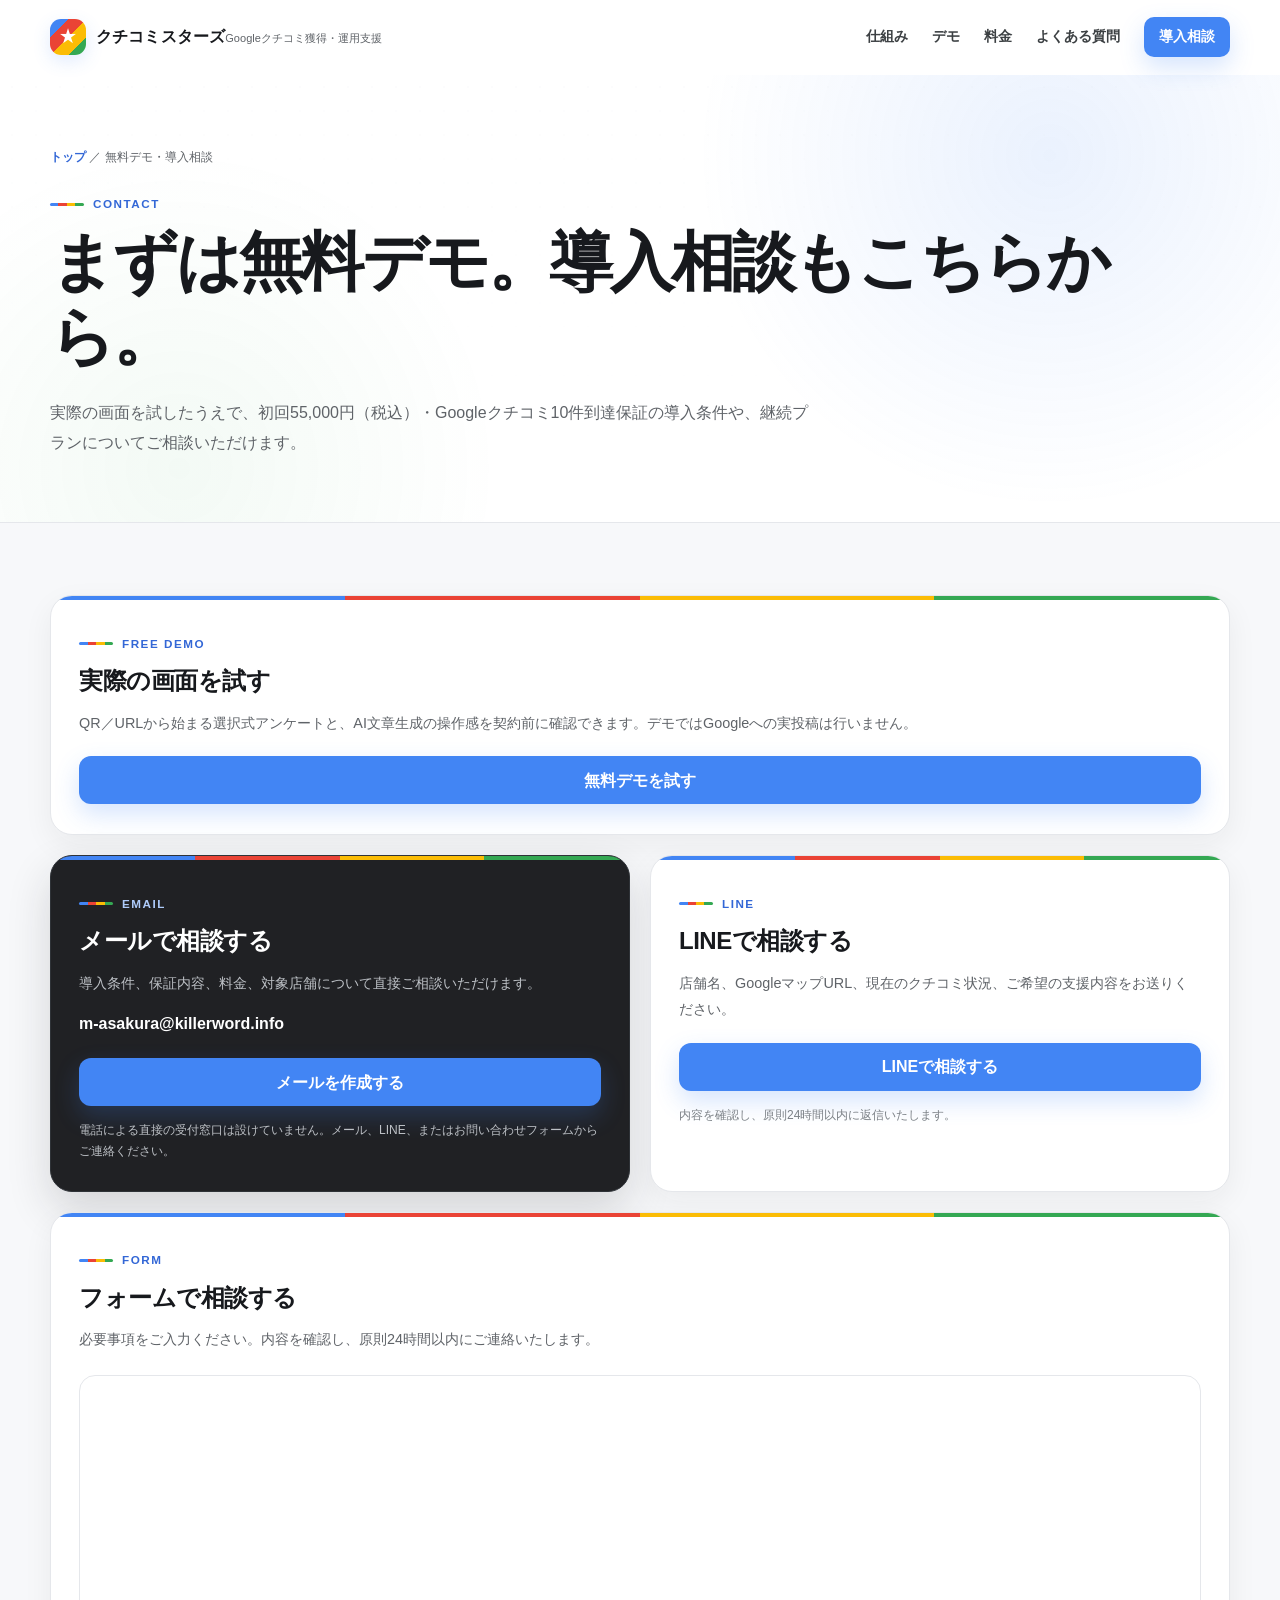
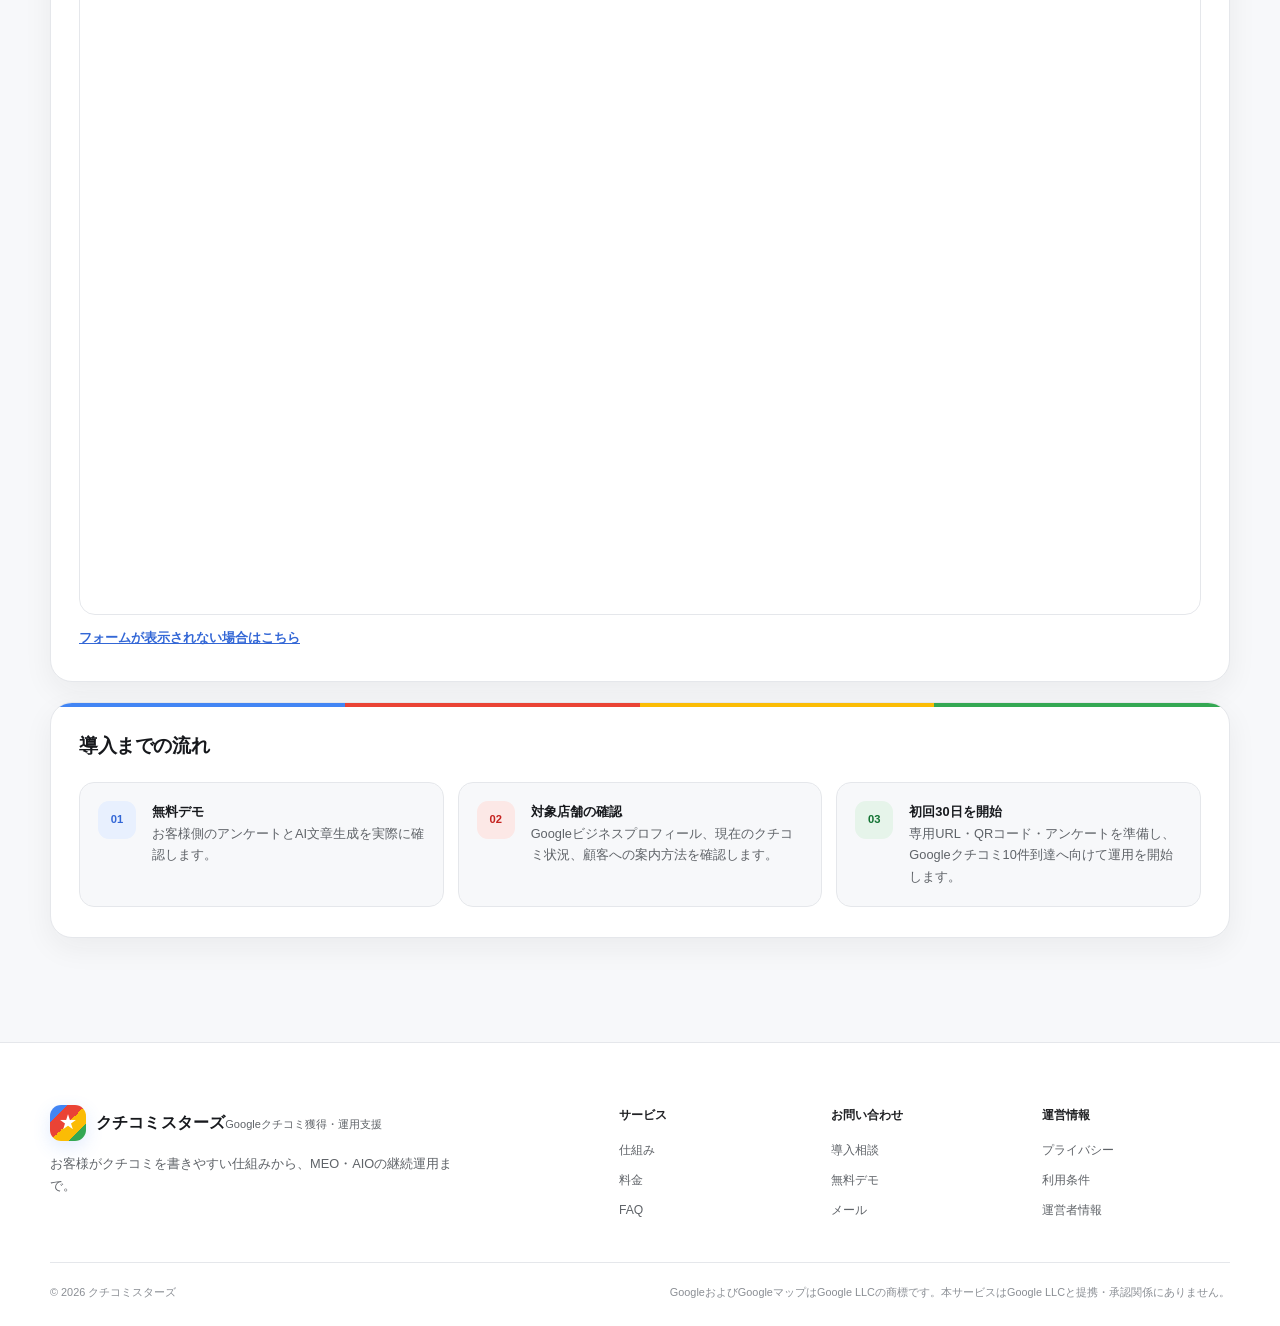
==== contact/index.html @ 98a48010 "Polish contact, favicon, and heading wraps" ====
<!DOCTYPE html>
<html lang="ja">
<head>
  <meta charset="utf-8">
  <meta name="viewport" content="width=device-width, initial-scale=1">
  <title>無料デモ・導入相談｜クチコミスターズ</title>
  <meta name="description" content="クチコミスターズの無料デモと導入相談。QR／URL、選択式アンケート、AI文章生成の実際の画面を確認し、初回55,000円・Googleクチコミ10件到達保証について相談できます。">
  <meta name="theme-color" content="#ffffff">
  <link rel="canonical" href="https://killerword.info/contact/">
  <link rel="icon" href="../assets/favicon.svg?v=20260920-2" type="image/svg+xml">
  <link rel="stylesheet" href="../assets/lp.css?v=20260920-2">
  <meta property="og:type" content="website">
  <meta property="og:title" content="無料デモ・導入相談｜クチコミスターズ">
  <meta property="og:description" content="実際の画面を無料デモで確認。導入についてはメール、LINE、フォームからご相談いただけます。">
  <meta property="og:url" content="https://killerword.info/contact/">
  <meta property="og:image" content="https://killerword.info/assets/og-image.png">
</head>
<body class="subpage-body" data-ga4-id="">
  <a class="skip-link" href="#main">本文へ移動</a>
  <header class="site-header" data-header>
    <div class="container header-inner">
      <a class="brand" href="../" aria-label="クチコミスターズ トップ">
        <span class="brand-mark" aria-hidden="true">★</span>
        <span><strong>クチコミスターズ</strong><small>Googleクチコミ獲得・運用支援</small></span>
      </a>
      <button class="nav-toggle" type="button" aria-expanded="false" aria-controls="global-nav" data-nav-toggle>
        <span class="sr-only">メニューを開く</span><span></span><span></span><span></span>
      </button>
      <nav class="global-nav" id="global-nav" aria-label="メインメニュー" data-nav>
        <a href="../#how">仕組み</a><a href="../#demo">デモ</a><a href="../#pricing">料金</a><a href="../#faq">よくある質問</a>
        <a class="button button-small button-primary" href="./" aria-current="page">導入相談</a>
      </nav>
    </div>
  </header>

  <main id="main">
    <section class="subpage-hero">
      <div class="container">
        <p class="breadcrumb"><a href="../">トップ</a> ／ 無料デモ・導入相談</p>
        <p class="eyebrow eyebrow-light"><span></span> CONTACT</p>
        <h1>まずは無料デモ。<br class="sp-only">導入相談もこちらから。</h1>
        <p>実際の画面を試したうえで、初回55,000円（税込）・Googleクチコミ10件到達保証の導入条件や、継続プランについてご相談いただけます。</p>
      </div>
    </section>

    <section class="subpage-main">
      <div class="container contact-grid">
        <article class="contact-panel contact-panel-wide">
          <p class="eyebrow"><span></span> FREE DEMO</p>
          <h2>実際の画面を試す</h2>
          <p>QR／URLから始まる選択式アンケートと、AI文章生成の操作感を契約前に確認できます。デモではGoogleへの実投稿は行いません。</p>
          <a class="button button-primary button-block" href="https://review.killerword.info/r/rental-brokerage-demo/?utm_source=killerword.info&amp;utm_medium=contact&amp;utm_campaign=free_demo" target="_blank" rel="noopener noreferrer">無料デモを試す</a>
        </article>

        <article class="contact-panel contact-panel-dark">
          <p class="eyebrow eyebrow-light"><span></span> EMAIL</p>
          <h2>メールで相談する</h2>
          <p>導入条件、保証内容、料金、対象店舗について直接ご相談いただけます。</p>
          <a class="contact-email" href="mailto:m-asakura@killerword.info">m-asakura@killerword.info</a>
          <a class="button button-primary button-block" href="mailto:m-asakura@killerword.info?subject=%E3%82%AF%E3%83%81%E3%82%B3%E3%83%9F%E3%82%B9%E3%82%BF%E3%83%BC%E3%82%BA%E5%B0%8E%E5%85%A5%E7%9B%B8%E8%AB%87">メールを作成する</a>
          <p class="contact-note">電話による直接の受付窓口は設けていません。メール、LINE、またはお問い合わせフォームからご連絡ください。</p>
        </article>

        <article class="contact-panel">
          <p class="eyebrow"><span></span> LINE</p>
          <h2>LINEで相談する</h2>
          <p>店舗名、GoogleマップURL、現在のクチコミ状況、ご希望の支援内容をお送りください。</p>
          <a class="button button-primary button-block" href="https://lin.ee/X0mxy9O" target="_blank" rel="noopener noreferrer">LINEで相談する</a>
          <p class="contact-note">内容を確認し、原則24時間以内に返信いたします。</p>
        </article>

        <article class="contact-panel contact-panel-wide">
          <p class="eyebrow"><span></span> FORM</p>
          <h2>フォームで相談する</h2>
          <p>必要事項をご入力ください。内容を確認し、原則24時間以内にご連絡いたします。</p>
          <iframe class="contact-form-iframe" src="https://docs.google.com/forms/d/e/1FAIpQLSf1JSNxwUHbfhbW5lBHR5lr3rcWiuqr9umBB52e8Y5LQUvU4A/viewform?embedded=true" width="100%" border="0" loading="lazy" title="クチコミスターズ 導入相談・お問い合わせフォーム"></iframe>
          <a class="contact-form-fallback" href="https://forms.gle/a9EEcKALhmMqm9NL9" target="_blank" rel="noopener noreferrer">フォームが表示されない場合はこちら</a>
        </article>

        <article class="contact-panel contact-panel-wide">
          <h3>導入までの流れ</h3>
          <ol class="contact-steps">
            <li><span>01</span><div><strong>無料デモ</strong><br>お客様側のアンケートとAI文章生成を実際に確認します。</div></li>
            <li><span>02</span><div><strong>対象店舗の確認</strong><br>Googleビジネスプロフィール、現在のクチコミ状況、顧客への案内方法を確認します。</div></li>
            <li><span>03</span><div><strong>初回30日を開始</strong><br>専用URL・QRコード・アンケートを準備し、Googleクチコミ10件到達へ向けて運用を開始します。</div></li>
          </ol>
        </article>
      </div>
    </section>
  </main>

  <footer class="site-footer">
    <div class="container footer-main">
      <div><a class="brand brand-footer" href="../"><span class="brand-mark" aria-hidden="true">★</span><span><strong>クチコミスターズ</strong><small>Googleクチコミ獲得・運用支援</small></span></a><p>お客様がクチコミを書きやすい仕組みから、MEO・AIOの継続運用まで。</p></div>
      <nav class="footer-nav" aria-label="フッターメニュー">
        <div><strong>サービス</strong><a href="../#how">仕組み</a><a href="../#pricing">料金</a><a href="../#faq">FAQ</a></div>
        <div><strong>お問い合わせ</strong><a href="./">導入相談</a><a href="https://review.killerword.info/r/rental-brokerage-demo/?utm_source=killerword.info&amp;utm_medium=contact&amp;utm_campaign=free_demo" target="_blank" rel="noopener noreferrer">無料デモ</a><a href="mailto:m-asakura@killerword.info">メール</a></div>
        <div><strong>運営情報</strong><a href="../privacy/">プライバシー</a><a href="../terms/">利用条件</a><a href="../legal/">運営者情報</a></div>
      </nav>
    </div>
    <div class="container footer-bottom"><p>© <span data-year>2026</span> クチコミスターズ</p><p>GoogleおよびGoogleマップはGoogle LLCの商標です。本サービスはGoogle LLCと提携・承認関係にありません。</p></div>
  </footer>
  <script src="../assets/site.js" defer></script>
</body>
</html>
---- assets/lp.css ----
:root {
  --ink: #202124;
  --ink-strong: #17191d;
  --muted: #5f6368;
  --line: #e5e7eb;
  --line-strong: #d8dde5;
  --surface: #ffffff;
  --soft: #f7f8fa;
  --soft-blue: #f4f7fe;
  --charcoal: #202124;
  --blue: #4285f4;
  --blue-dark: #3367d6;
  --blue-soft: #e8f0fe;
  --red: #ea4335;
  --yellow: #fbbc05;
  --green: #34a853;
  --radius: 22px;
  --radius-sm: 14px;
  --shadow-sm: 0 10px 30px rgba(32, 33, 36, .06);
  --shadow-md: 0 24px 60px rgba(32, 33, 36, .10);
  --max: 1180px;
}

*,
*::before,
*::after {
  box-sizing: border-box;
}

html {
  scroll-behavior: smooth;
  scroll-padding-top: 86px;
  background: var(--surface);
  color: var(--ink);
  font-family: -apple-system, BlinkMacSystemFont, "Segoe UI", "Noto Sans JP", "Hiragino Kaku Gothic ProN", "Yu Gothic", sans-serif;
  text-rendering: optimizeLegibility;
}

body {
  margin: 0;
  min-width: 320px;
  background: var(--surface);
  color: var(--ink);
  line-height: 1.75;
  -webkit-font-smoothing: antialiased;
}

body.nav-open {
  overflow: hidden;
}

a {
  color: inherit;
}

img {
  max-width: 100%;
  height: auto;
}

button,
input,
textarea,
select {
  font: inherit;
}

button,
a {
  -webkit-tap-highlight-color: transparent;
}

[hidden] {
  display: none !important;
}

.container {
  width: min(calc(100% - 48px), var(--max));
  margin-inline: auto;
}

.sr-only {
  position: absolute !important;
  width: 1px !important;
  height: 1px !important;
  padding: 0 !important;
  margin: -1px !important;
  overflow: hidden !important;
  clip: rect(0, 0, 0, 0) !important;
  white-space: nowrap !important;
  border: 0 !important;
}

.skip-link {
  position: fixed;
  top: 8px;
  left: 8px;
  z-index: 1000;
  padding: 10px 14px;
  border-radius: 8px;
  background: var(--charcoal);
  color: #fff;
  font-weight: 700;
  text-decoration: none;
  transform: translateY(-160%);
  transition: transform .15s ease;
}

.skip-link:focus {
  transform: translateY(0);
}

.site-header {
  position: sticky;
  top: 0;
  z-index: 100;
  border-bottom: 1px solid transparent;
  background: rgba(255, 255, 255, .92);
  backdrop-filter: blur(16px);
  transition: box-shadow .2s ease, border-color .2s ease;
}

.site-header.is-scrolled {
  border-color: var(--line);
  box-shadow: 0 8px 26px rgba(32, 33, 36, .05);
}

.header-inner {
  display: flex;
  align-items: center;
  justify-content: space-between;
  min-height: 74px;
  gap: 24px;
}

.brand {
  display: inline-flex;
  align-items: center;
  gap: 10px;
  color: var(--ink-strong);
  text-decoration: none;
}

.brand-mark {
  display: grid;
  place-items: center;
  width: 36px;
  height: 36px;
  border-radius: 11px;
  background:
    linear-gradient(135deg, var(--blue) 0 25%, var(--red) 25% 50%, var(--yellow) 50% 75%, var(--green) 75%);
  color: #fff;
  font-size: 18px;
  box-shadow: 0 6px 18px rgba(66, 133, 244, .16);
}

.brand-copy {
  display: flex;
  flex-direction: column;
  gap: 1px;
}

.brand strong {
  font-size: 1rem;
  line-height: 1.25;
  letter-spacing: .01em;
}

.brand small {
  color: var(--muted);
  font-size: .69rem;
  line-height: 1.2;
}

.global-nav {
  display: flex;
  align-items: center;
  gap: 24px;
}

.global-nav > a:not(.button) {
  color: #3c4043;
  font-size: .9rem;
  font-weight: 700;
  text-decoration: none;
}

.global-nav > a:not(.button):hover {
  color: var(--blue-dark);
}

.nav-toggle {
  display: none;
  width: 44px;
  height: 44px;
  padding: 10px;
  border: 0;
  border-radius: 10px;
  background: transparent;
  cursor: pointer;
}

.nav-toggle span:not(.sr-only) {
  display: block;
  height: 2px;
  margin: 5px 0;
  border-radius: 2px;
  background: var(--ink);
}

.button {
  display: inline-flex;
  align-items: center;
  justify-content: center;
  min-height: 48px;
  padding: 12px 20px;
  border: 1px solid transparent;
  border-radius: 12px;
  font-weight: 800;
  line-height: 1.35;
  text-align: center;
  text-decoration: none;
  transition: transform .15s ease, background .15s ease, border-color .15s ease, box-shadow .15s ease;
}

.button:hover {
  transform: translateY(-1px);
}

.button:focus-visible,
summary:focus-visible,
a:focus-visible,
button:focus-visible {
  outline: 3px solid #aecbfa;
  outline-offset: 3px;
}

.button-primary {
  background: var(--blue);
  color: #fff;
  box-shadow: 0 10px 24px rgba(66, 133, 244, .22);
}

.button-primary:hover {
  background: var(--blue-dark);
}

.button-secondary {
  border-color: #cfd5df;
  background: #fff;
  color: var(--ink);
}

.button-secondary:hover {
  border-color: #aeb6c3;
  background: #fafbfc;
}

.button-light {
  background: #fff;
  color: var(--blue-dark);
  box-shadow: 0 10px 28px rgba(0, 0, 0, .12);
}

.button-outline-light {
  border-color: rgba(255,255,255,.5);
  color: #fff;
  background: transparent;
}

.button-small {
  min-height: 40px;
  padding: 9px 14px;
  border-radius: 10px;
  font-size: .86rem;
}

.button-large {
  min-height: 54px;
  padding: 14px 24px;
}

.button-block {
  width: 100%;
}

.hero {
  position: relative;
  overflow: hidden;
  padding: 88px 0 40px;
  background:
    radial-gradient(circle at 84% 9%, rgba(66,133,244,.11), transparent 26rem),
    radial-gradient(circle at 14% 80%, rgba(52,168,83,.07), transparent 24rem),
    #fff;
}

.hero::before {
  content: "";
  position: absolute;
  inset: 0;
  pointer-events: none;
  background-image: radial-gradient(#dfe4eb 1px, transparent 1px);
  background-size: 24px 24px;
  mask-image: linear-gradient(to bottom, rgba(0,0,0,.35), transparent 70%);
  opacity: .45;
}

.hero-grid,
.hero-flow {
  position: relative;
  z-index: 1;
}

.hero-grid {
  display: grid;
  grid-template-columns: minmax(0, 1.02fr) minmax(420px, .98fr);
  align-items: center;
  gap: 72px;
}

.hero-kicker {
  display: inline-flex;
  align-items: center;
  gap: 5px;
  margin-bottom: 22px;
  color: #3c4043;
  font-size: .9rem;
}

.kicker-dot {
  width: 7px;
  height: 7px;
  border-radius: 50%;
}

.dot-blue { background: var(--blue); }
.dot-red { background: var(--red); }
.dot-yellow { background: var(--yellow); }
.dot-green { background: var(--green); }

.hero-kicker strong {
  margin-left: 7px;
  font-size: .84rem;
  letter-spacing: .04em;
}

.hero h1 {
  margin: 0;
  color: var(--ink-strong);
  font-size: clamp(2.65rem, 5vw, 4.65rem);
  line-height: 1.13;
  letter-spacing: -.05em;
}

.hero h1 span {
  color: var(--blue-dark);
}

.hero-lead {
  max-width: 680px;
  margin: 28px 0 0;
  color: #4f5358;
  font-size: 1.08rem;
  line-height: 1.9;
}

.hero-offer {
  display: flex;
  align-items: stretch;
  justify-content: space-between;
  gap: 18px;
  width: min(100%, 650px);
  margin: 30px 0 0;
  padding: 18px 20px;
  border: 1px solid #d9e2f2;
  border-radius: 18px;
  background: rgba(255,255,255,.9);
  box-shadow: var(--shadow-sm);
}

.hero-offer > div:first-child {
  display: flex;
  flex-direction: column;
  justify-content: center;
}

.hero-offer small {
  color: var(--muted);
  font-size: .78rem;
  font-weight: 700;
}

.hero-offer > div:first-child strong {
  margin-top: 3px;
  font-size: 1.03rem;
}

.hero-price {
  display: grid;
  grid-template-columns: auto auto;
  align-items: end;
  column-gap: 7px;
  padding-left: 18px;
  border-left: 1px solid var(--line);
  white-space: nowrap;
}

.hero-price small {
  grid-column: 1 / -1;
}

.hero-price strong {
  color: var(--blue-dark);
  font-size: 1.55rem;
  line-height: 1.1;
}

.hero-price span {
  color: var(--muted);
  font-size: .72rem;
  font-weight: 700;
}

.hero-actions {
  display: flex;
  flex-wrap: wrap;
  gap: 12px;
  margin-top: 24px;
}

.hero-note {
  margin: 14px 0 0;
  color: #777b80;
  font-size: .78rem;
}

.hero-product {
  position: relative;
  min-height: 620px;
  display: grid;
  place-items: center;
}

.product-window {
  width: min(100%, 470px);
  overflow: hidden;
  border: 1px solid #dfe3e8;
  border-radius: 24px;
  background: #fff;
  box-shadow: var(--shadow-md);
  transform: rotate(1deg);
}

.product-window-bar {
  display: flex;
  align-items: center;
  gap: 6px;
  height: 44px;
  padding: 0 14px;
  border-bottom: 1px solid #e9edf2;
  background: #f7f8fa;
}

.product-window-bar span {
  width: 9px;
  height: 9px;
  border-radius: 50%;
  background: #cfd5dd;
}

.product-window-bar span:nth-child(1) { background: var(--red); }
.product-window-bar span:nth-child(2) { background: var(--yellow); }
.product-window-bar span:nth-child(3) { background: var(--green); }

.product-window-bar small {
  margin-left: 8px;
  color: #7a8087;
  font-size: .7rem;
}

.product-screen {
  padding: 26px 24px 24px;
  background: radial-gradient(circle at top, #eef4fe 0, #f8fafd 24rem);
}

.product-eyebrow {
  margin: 0;
  color: var(--blue) !important;
  font-size: .7rem !important;
  font-weight: 800;
  letter-spacing: .09em;
  text-transform: uppercase;
}

.product-screen > h2 {
  position: relative;
  margin: 7px 0 10px;
  color: #202124;
  font-size: 1.55rem;
  line-height: 1.4;
}

.product-screen > p {
  margin: 0;
  color: #5f6368;
  font-size: .84rem;
}

.google-accent {
  display: grid;
  grid-template-columns: repeat(4, 1fr);
  width: 100px;
  height: 3px;
  margin: 0 0 12px;
  overflow: hidden;
  border-radius: 2px;
}

.google-accent i:nth-child(1) { background: var(--blue); }
.google-accent i:nth-child(2) { background: var(--red); }
.google-accent i:nth-child(3) { background: var(--yellow); }
.google-accent i:nth-child(4) { background: var(--green); }

.screen-panel {
  margin-top: 18px;
  padding: 16px;
  border: 1px solid #e0e5ec;
  border-radius: 15px;
  background: #fff;
  box-shadow: 0 8px 22px rgba(23,32,51,.05);
}

.screen-panel small {
  display: block;
  color: var(--blue);
  font-size: .63rem;
  font-weight: 800;
  letter-spacing: .09em;
}

.screen-panel strong {
  display: block;
  margin-top: 4px;
  font-size: .84rem;
  line-height: 1.55;
}

.screen-panel-soft {
  background: #fff;
}

.rating-row {
  display: grid;
  grid-template-columns: repeat(5, 1fr);
  gap: 6px;
  margin-top: 11px;
}

.rating-row span {
  display: grid;
  place-items: center;
  min-height: 44px;
  border: 1px solid #e0e5ec;
  border-radius: 10px;
  color: #5f6368;
  font-size: .7rem;
  font-weight: 800;
}

.rating-row span:first-child {
  border-color: var(--blue);
  background: var(--blue-soft);
  color: var(--blue-dark);
}

.choice-pill-row {
  display: grid;
  gap: 7px;
  margin-top: 10px;
}

.choice-pill-row span {
  padding: 9px 10px;
  border: 1px solid #e0e5ec;
  border-radius: 10px;
  color: #5f6368;
  font-size: .68rem;
}

.choice-pill-row span:first-child {
  border-color: var(--blue);
  background: var(--blue-soft);
  color: var(--blue-dark);
  font-weight: 700;
}

.screen-button {
  margin-top: 16px;
  padding: 12px;
  border-radius: 11px;
  background: var(--blue);
  color: #fff;
  font-size: .76rem;
  font-weight: 800;
  text-align: center;
  box-shadow: 0 8px 20px rgba(66,133,244,.18);
}

.floating-badge {
  position: absolute;
  padding: 10px 14px;
  border: 1px solid #e4e8ed;
  border-radius: 999px;
  background: #fff;
  color: #3c4043;
  font-size: .74rem;
  font-weight: 800;
  box-shadow: var(--shadow-sm);
}

.badge-ai {
  top: 96px;
  right: 8px;
}

.badge-edit {
  right: 24px;
  bottom: 105px;
}

.hero-flow {
  display: grid;
  grid-template-columns: repeat(4, 1fr);
  gap: 0;
  margin-top: 42px;
  overflow: hidden;
  border: 1px solid var(--line);
  border-radius: 18px;
  background: rgba(255,255,255,.95);
  box-shadow: 0 12px 34px rgba(32,33,36,.05);
}

.hero-flow > div {
  position: relative;
  display: grid;
  grid-template-columns: 36px 1fr;
  grid-template-rows: auto auto;
  align-items: center;
  column-gap: 10px;
  min-height: 94px;
  padding: 16px 18px;
  border-right: 1px solid var(--line);
}

.hero-flow > div:last-child {
  border-right: 0;
}

.flow-color {
  grid-row: 1 / 3;
  display: grid;
  place-items: center;
  width: 32px;
  height: 32px;
  border-radius: 10px;
  color: #fff;
  font-size: .78rem;
  font-weight: 900;
}

.flow-color.blue, .pain-number.blue, .guarantee-steps .blue, .value-chain .blue { background: var(--blue); }
.flow-color.red, .pain-number.red, .guarantee-steps .red, .value-chain .red { background: var(--red); }
.flow-color.yellow, .pain-number.yellow, .guarantee-steps .yellow, .value-chain .yellow { background: var(--yellow); color: #493700; }
.flow-color.green, .value-chain .green { background: var(--green); }

.hero-flow strong {
  align-self: end;
  font-size: .88rem;
  line-height: 1.35;
}

.hero-flow small {
  align-self: start;
  color: var(--muted);
  font-size: .72rem;
}

.section {
  padding: 104px 0;
}

.section-soft {
  background: var(--soft);
}

.section-charcoal {
  background: var(--charcoal);
  color: #fff;
}

.section-heading {
  max-width: 820px;
  margin-bottom: 46px;
}

.section-heading.centered {
  margin-inline: auto;
  text-align: center;
}

.eyebrow {
  margin: 0 0 10px;
  color: var(--blue-dark);
  font-size: .73rem;
  font-weight: 900;
  letter-spacing: .13em;
  text-transform: uppercase;
}

.eyebrow-light {
  color: #aecbfa;
}

.section-heading h2,
.demo-copy h2,
.first-offer-copy h2,
.value-copy h2,
.operator-card h2 {
  margin: 0;
  color: var(--ink-strong);
  font-size: clamp(2rem, 3.5vw, 3.15rem);
  line-height: 1.28;
  letter-spacing: -.035em;
}

.section-heading > p:last-child,
.demo-copy > p,
.first-offer-copy > p,
.value-copy > p,
.operator-card > div:first-child > p:last-child {
  margin: 20px 0 0;
  color: var(--muted);
  font-size: 1rem;
  line-height: 1.9;
}

.heading-accent {
  display: grid;
  grid-template-columns: repeat(4, 1fr);
  width: 104px;
  height: 4px;
  margin: 18px auto 0;
  overflow: hidden;
  border-radius: 3px;
}

.heading-accent.left {
  margin-left: 0;
}

.heading-accent i:nth-child(1) { background: var(--blue); }
.heading-accent i:nth-child(2) { background: var(--red); }
.heading-accent i:nth-child(3) { background: var(--yellow); }
.heading-accent i:nth-child(4) { background: var(--green); }

.problem-section {
  padding-top: 110px;
}

.pain-grid {
  display: grid;
  grid-template-columns: repeat(3, 1fr);
  gap: 20px;
}

.pain-card {
  min-height: 260px;
  padding: 28px 26px;
  border: 1px solid var(--line);
  border-radius: var(--radius);
  background: #fff;
  box-shadow: var(--shadow-sm);
}

.pain-number {
  display: grid;
  place-items: center;
  width: 38px;
  height: 38px;
  border-radius: 11px;
  color: #fff;
  font-size: .7rem;
  font-weight: 900;
}

.pain-card h3 {
  margin: 26px 0 10px;
  font-size: 1.2rem;
  line-height: 1.5;
}

.pain-card p {
  margin: 0;
  color: var(--muted);
  font-size: .9rem;
}

.process-grid {
  display: grid;
  grid-template-columns: repeat(4, 1fr);
  gap: 16px;
}

.process-card {
  padding: 26px 22px;
  border: 1px solid var(--line);
  border-radius: 20px;
  background: #fff;
  box-shadow: 0 10px 28px rgba(32,33,36,.045);
}

.process-icon {
  display: grid;
  place-items: center;
  width: 48px;
  height: 48px;
  margin-bottom: 22px;
  border-radius: 14px;
  color: #fff;
  font-size: .84rem;
  font-weight: 900;
}

.process-icon.blue { background: var(--blue); }
.process-icon.red { background: var(--red); }
.process-icon.yellow { background: var(--yellow); color: #493700; }
.process-icon.green { background: var(--green); }

.process-card > span {
  color: #8a8e93;
  font-size: .66rem;
  font-weight: 900;
  letter-spacing: .08em;
}

.process-card h3 {
  margin: 7px 0 9px;
  font-size: 1.05rem;
  line-height: 1.55;
}

.process-card p {
  margin: 0;
  color: var(--muted);
  font-size: .85rem;
  line-height: 1.8;
}

.demo-cta-inline {
  display: flex;
  align-items: center;
  justify-content: space-between;
  gap: 30px;
  margin-top: 30px;
  padding: 22px 24px;
  border: 1px solid #d8e4f8;
  border-radius: 18px;
  background: var(--soft-blue);
}

.demo-cta-inline > div {
  display: flex;
  flex-direction: column;
}

.demo-cta-inline strong {
  font-size: .96rem;
}

.demo-cta-inline span {
  margin-top: 3px;
  color: var(--muted);
  font-size: .82rem;
}

.demo-layout {
  display: grid;
  grid-template-columns: .9fr 1.1fr;
  align-items: center;
  gap: 72px;
}

.demo-copy {
  max-width: 520px;
}

.demo-copy .button {
  margin-top: 26px;
}

.plain-checks {
  margin: 22px 0 0;
  padding: 0;
  list-style: none;
}

.plain-checks li {
  position: relative;
  margin: 9px 0;
  padding-left: 28px;
  color: #4b4f54;
  font-size: .9rem;
}

.plain-checks li::before {
  content: "✓";
  position: absolute;
  left: 0;
  top: 1px;
  display: grid;
  place-items: center;
  width: 18px;
  height: 18px;
  border-radius: 50%;
  background: var(--blue-soft);
  color: var(--blue-dark);
  font-size: .7rem;
  font-weight: 900;
}

.candidate-preview {
  padding: 28px;
  border: 1px solid #dfe3e8;
  border-radius: 26px;
  background: radial-gradient(circle at top, #eef4fe, #f8fafd 28rem);
  box-shadow: var(--shadow-md);
}

.candidate-preview-header {
  padding: 8px 8px 16px;
  text-align: center;
}

.candidate-preview-header small {
  display: block;
  color: var(--blue);
  font-size: .68rem;
  font-weight: 900;
  letter-spacing: .09em;
}

.candidate-preview-header strong {
  display: block;
  margin-top: 7px;
  font-size: 1.23rem;
  line-height: 1.5;
}

.candidate-preview-header span {
  display: block;
  margin-top: 3px;
  color: var(--muted);
  font-size: .76rem;
}

.candidate-item {
  margin-top: 12px;
  padding: 18px;
  border: 1px solid #e0e5ec;
  border-radius: 16px;
  background: #fff;
  box-shadow: 0 8px 22px rgba(23,32,51,.05);
}

.candidate-item.selected {
  border: 2px solid var(--blue);
  background: var(--blue-soft);
}

.candidate-item small {
  color: var(--blue-dark);
  font-size: .67rem;
  font-weight: 900;
}

.candidate-item p {
  margin: 8px 0 0;
  color: #3c4043;
  font-size: .79rem;
  line-height: 1.8;
}

.candidate-item button {
  width: 100%;
  margin-top: 12px;
  padding: 10px 12px;
  border: 0;
  border-radius: 10px;
  background: var(--blue-soft);
  color: var(--blue-dark);
  font-size: .74rem;
  font-weight: 900;
  pointer-events: none;
}

.candidate-item.selected button {
  background: var(--blue);
  color: #fff;
}

.value-layout {
  display: grid;
  grid-template-columns: .72fr 1.28fr;
  gap: 72px;
  align-items: center;
}

.value-copy h2 {
  color: #fff;
}

.value-copy > p {
  color: #b7bbc1;
}

.value-chain {
  display: grid;
  grid-template-columns: 1fr auto 1fr auto 1fr auto 1fr;
  align-items: stretch;
  gap: 10px;
}

.value-chain > div {
  min-height: 190px;
  padding: 20px 18px;
  border: 1px solid #3b3e43;
  border-radius: 16px;
  background: #2a2d31;
}

.value-chain > b {
  align-self: center;
  color: #7c8188;
  font-size: 1.25rem;
}

.value-chain span {
  display: grid;
  place-items: center;
  width: 32px;
  height: 32px;
  border-radius: 10px;
  color: #fff;
  font-size: .68rem;
  font-weight: 900;
}

.value-chain strong {
  display: block;
  margin-top: 18px;
  font-size: .88rem;
  line-height: 1.55;
}

.value-chain small {
  display: block;
  margin-top: 7px;
  color: #aeb3b9;
  font-size: .7rem;
  line-height: 1.6;
}

.first-offer-grid {
  display: grid;
  grid-template-columns: .9fr 1.1fr;
  gap: 64px;
  align-items: center;
}

.price-lockup {
  display: flex;
  align-items: end;
  gap: 9px;
  margin: 30px 0 24px;
}

.price-lockup small {
  align-self: center;
  color: var(--muted);
  font-weight: 700;
}

.price-lockup strong {
  color: var(--ink-strong);
  font-size: clamp(2.6rem, 5vw, 4rem);
  line-height: 1;
  letter-spacing: -.04em;
}

.price-lockup span {
  padding-bottom: 5px;
  color: var(--muted);
  font-size: .8rem;
  font-weight: 700;
}

.guarantee-card {
  position: relative;
  overflow: hidden;
  padding: 38px;
  border: 1px solid #d7e2f3;
  border-radius: 26px;
  background: linear-gradient(145deg, #fff 0 50%, #f5f8fe 100%);
  box-shadow: var(--shadow-md);
}

.guarantee-card::after {
  content: "";
  position: absolute;
  right: -50px;
  top: -50px;
  width: 170px;
  height: 170px;
  border-radius: 50%;
  border: 24px solid rgba(66,133,244,.07);
}

.guarantee-label {
  display: inline-flex;
  padding: 6px 10px;
  border-radius: 999px;
  background: var(--blue-soft);
  color: var(--blue-dark);
  font-size: .66rem;
  font-weight: 900;
  letter-spacing: .1em;
}

.guarantee-card h3 {
  position: relative;
  z-index: 1;
  margin: 16px 0 12px;
  font-size: 1.5rem;
  line-height: 1.45;
}

.guarantee-card h3 strong {
  color: var(--blue-dark);
  font-size: 2rem;
}

.guarantee-card > p {
  margin: 0;
  color: var(--muted);
  font-size: .9rem;
}

.guarantee-rule {
  margin-top: 22px;
  padding: 18px;
  border-radius: 15px;
  background: var(--charcoal);
  color: #fff;
}

.guarantee-rule span,
.guarantee-rule strong {
  display: block;
}

.guarantee-rule span {
  color: #b9bec5;
  font-size: .76rem;
}

.guarantee-rule strong {
  margin-top: 2px;
  font-size: 1rem;
}

.guarantee-card .plain-checks li {
  color: #3c4043;
}

.guarantee-steps {
  display: grid;
  grid-template-columns: repeat(3, 1fr);
  gap: 18px;
}

.guarantee-steps article {
  padding: 26px 24px;
  border: 1px solid var(--line);
  border-radius: 20px;
  background: #fff;
}

.guarantee-steps article > span {
  display: grid;
  place-items: center;
  width: 36px;
  height: 36px;
  border-radius: 11px;
  color: #fff;
  font-size: .72rem;
  font-weight: 900;
}

.guarantee-steps h3 {
  margin: 18px 0 8px;
  font-size: 1.05rem;
}

.guarantee-steps p {
  margin: 0;
  color: var(--muted);
  font-size: .84rem;
}

.policy-note {
  margin-top: 22px;
  padding: 16px 18px;
  border: 1px solid #e4e7ec;
  border-radius: 14px;
  background: #fff;
  color: #696e74;
  font-size: .8rem;
}

.policy-note a {
  color: var(--blue-dark);
  font-weight: 700;
}

.onboarding-grid {
  display: grid;
  grid-template-columns: repeat(4, 1fr);
  gap: 16px;
  padding: 0;
  list-style: none;
}

.onboarding-grid li {
  padding: 24px 22px;
  border-top: 3px solid var(--blue);
  border-right: 1px solid var(--line);
  border-bottom: 1px solid var(--line);
  border-left: 1px solid var(--line);
  border-radius: 16px;
}

.onboarding-grid li:nth-child(2) { border-top-color: var(--red); }
.onboarding-grid li:nth-child(3) { border-top-color: var(--yellow); }
.onboarding-grid li:nth-child(4) { border-top-color: var(--green); }

.onboarding-grid > li > span {
  color: #8a8f96;
  font-size: .67rem;
  font-weight: 900;
  letter-spacing: .1em;
}

.onboarding-grid h3 {
  margin: 12px 0 8px;
  font-size: .98rem;
}

.onboarding-grid p {
  margin: 0;
  color: var(--muted);
  font-size: .8rem;
}

.pricing-section {
  background: #fff;
}

.pricing-cards {
  display: grid;
  grid-template-columns: repeat(3, 1fr);
  align-items: stretch;
  gap: 18px;
}

.pricing-card {
  display: flex;
  flex-direction: column;
  padding: 30px 26px;
  border: 1px solid var(--line);
  border-radius: 22px;
  background: #fff;
  box-shadow: var(--shadow-sm);
}

.pricing-card-entry {
  border: 2px solid var(--blue);
  box-shadow: 0 20px 50px rgba(66,133,244,.12);
}

.pricing-card-standard {
  border-top: 4px solid var(--yellow);
}

.pricing-card-pro {
  border-top: 4px solid var(--green);
  background: #fbfdfb;
}

.plan-type {
  display: inline-flex;
  align-self: flex-start;
  padding: 5px 9px;
  border-radius: 999px;
  background: #f0f2f5;
  color: #5f6368;
  font-size: .65rem;
  font-weight: 900;
}

.pricing-card-entry .plan-type {
  background: var(--blue-soft);
  color: var(--blue-dark);
}

.pricing-card h3 {
  margin: 16px 0 8px;
  font-size: 1.18rem;
  line-height: 1.5;
}

.plan-price {
  display: flex;
  align-items: end;
  gap: 5px;
  margin: 12px 0;
}

.plan-price small {
  padding-bottom: 5px;
  color: var(--muted);
  font-size: .68rem;
  font-weight: 800;
}

.plan-price strong {
  color: var(--ink-strong);
  font-size: clamp(1.8rem, 3.2vw, 2.55rem);
  line-height: 1;
  letter-spacing: -.04em;
}

.plan-price span {
  padding-bottom: 4px;
  color: var(--muted);
  font-size: .68rem;
  font-weight: 700;
}

.plan-summary {
  min-height: 92px;
  margin: 12px 0 18px;
  color: var(--muted);
  font-size: .84rem;
}

.plan-list {
  flex: 1;
  margin: 0 0 22px;
  padding: 0;
  list-style: none;
}

.plan-list li {
  position: relative;
  margin: 9px 0;
  padding-left: 24px;
  color: #3f4348;
  font-size: .8rem;
}

.plan-list li::before {
  content: "✓";
  position: absolute;
  left: 0;
  color: var(--blue);
  font-weight: 900;
}

.plan-limit {
  margin: auto 0 0;
  padding: 12px 13px;
  border-radius: 11px;
  background: var(--soft);
  color: #6e7379;
  font-size: .72rem;
  line-height: 1.65;
}

.pricing-card-entry .plan-limit {
  display: none;
}

.annual-card {
  display: flex;
  align-items: center;
  justify-content: space-between;
  gap: 32px;
  margin-top: 24px;
  padding: 26px 28px;
  border: 1px solid #dfe3e8;
  border-radius: 18px;
  background: #fafbfc;
}

.annual-label {
  color: var(--blue-dark);
  font-size: .67rem;
  font-weight: 900;
  letter-spacing: .08em;
}

.annual-card h3 {
  margin: 4px 0 0;
  font-size: 1.05rem;
}

.annual-card p {
  margin: 4px 0 0;
  color: var(--muted);
  font-size: .82rem;
}

.annual-price {
  display: flex;
  align-items: end;
  gap: 7px;
  white-space: nowrap;
}

.annual-price span,
.annual-price small {
  padding-bottom: 4px;
  color: var(--muted);
  font-size: .7rem;
}

.annual-price strong {
  font-size: 1.85rem;
  line-height: 1;
}

.custom-row {
  display: flex;
  align-items: center;
  justify-content: space-between;
  gap: 24px;
  margin-top: 12px;
  padding: 17px 22px;
  border: 1px dashed #ccd2db;
  border-radius: 14px;
}

.custom-row > div {
  display: flex;
  flex-direction: column;
}

.custom-row strong {
  font-size: .9rem;
}

.custom-row span {
  color: var(--muted);
  font-size: .75rem;
}

.custom-row b {
  white-space: nowrap;
  font-size: .9rem;
}

.pricing-demo-row {
  display: flex;
  align-items: center;
  justify-content: space-between;
  gap: 28px;
  margin-top: 24px;
  padding: 22px 24px;
  border-radius: 16px;
  background: var(--charcoal);
  color: #fff;
}

.pricing-demo-row p {
  margin: 0;
  color: #c6c9ce;
  font-size: .85rem;
}

.pricing-demo-row strong {
  color: #fff;
}

.ladder {
  display: grid;
  grid-template-columns: 1fr auto 1fr auto 1fr;
  align-items: center;
  gap: 16px;
}

.ladder-step {
  min-height: 210px;
  padding: 28px 24px;
  border: 1px solid var(--line);
  border-radius: 20px;
  background: #fff;
}

.ladder-step span {
  font-size: .66rem;
  font-weight: 900;
  letter-spacing: .09em;
}

.step-review { border-top: 4px solid var(--blue); }
.step-review span { color: var(--blue-dark); }
.step-meo { border-top: 4px solid var(--yellow); }
.step-meo span { color: #8a6500; }
.step-aio { border-top: 4px solid var(--green); }
.step-aio span { color: #188038; }

.ladder-step h3 {
  margin: 12px 0 8px;
  font-size: 1.2rem;
}

.ladder-step p {
  margin: 0;
  color: var(--muted);
  font-size: .84rem;
}

.ladder-arrow {
  color: #a0a5ab;
  font-size: 1.4rem;
}

.aio-compare {
  display: grid;
  grid-template-columns: repeat(2, 1fr);
  gap: 18px;
  margin-top: 24px;
}

.aio-compare article {
  padding: 26px;
  border: 1px solid var(--line);
  border-radius: 18px;
  background: #fff;
}

.compare-label {
  display: inline-flex;
  padding: 5px 9px;
  border-radius: 999px;
  background: var(--blue-soft);
  color: var(--blue-dark);
  font-size: .65rem;
  font-weight: 900;
}

.aio-compare article:nth-child(2) .compare-label {
  background: #e6f4ea;
  color: #137333;
}

.aio-compare h3 {
  margin: 12px 0 8px;
  font-size: 1.05rem;
}

.aio-compare ul {
  margin: 0;
  padding-left: 20px;
  color: var(--muted);
  font-size: .82rem;
}

.aio-note {
  margin-top: 14px;
  color: #73787e;
  font-size: .76rem;
  text-align: center;
}

.scope-table {
  overflow: hidden;
  border: 1px solid var(--line);
  border-radius: 18px;
}

.scope-table > div {
  display: grid;
  grid-template-columns: 1.45fr .72fr .72fr;
  border-bottom: 1px solid var(--line);
}

.scope-table > div:last-child {
  border-bottom: 0;
}

.scope-table span,
.scope-table strong {
  padding: 16px 18px;
  font-size: .82rem;
}

.scope-table strong {
  border-left: 1px solid var(--line);
  text-align: center;
}

.scope-head {
  background: var(--charcoal);
  color: #fff;
}

.scope-head span {
  font-weight: 800;
}

.faq-list {
  max-width: 880px;
}

.faq-list details {
  border-bottom: 1px solid var(--line);
  background: #fff;
}

.faq-list details:first-child {
  border-top: 1px solid var(--line);
}

.faq-list summary {
  position: relative;
  padding: 22px 50px 22px 2px;
  font-weight: 800;
  line-height: 1.55;
  cursor: pointer;
  list-style: none;
}

.faq-list summary::-webkit-details-marker {
  display: none;
}

.faq-list summary::after {
  content: "+";
  position: absolute;
  right: 8px;
  top: 50%;
  transform: translateY(-50%);
  display: grid;
  place-items: center;
  width: 28px;
  height: 28px;
  border-radius: 50%;
  background: var(--blue-soft);
  color: var(--blue-dark);
  font-size: 1rem;
}

.faq-list details[open] summary::after {
  content: "−";
}

.faq-list details p {
  margin: -4px 46px 22px 2px;
  color: var(--muted);
  font-size: .87rem;
}

.operator-section {
  padding-top: 90px;
  padding-bottom: 90px;
}

.operator-card {
  display: grid;
  grid-template-columns: 1.2fr .8fr;
  gap: 60px;
  padding: 40px;
  border: 1px solid var(--line);
  border-radius: 24px;
  background: #fff;
  box-shadow: var(--shadow-sm);
}

.operator-links {
  display: grid;
  align-content: center;
}

.operator-links a {
  display: flex;
  justify-content: space-between;
  gap: 12px;
  padding: 14px 2px;
  border-bottom: 1px solid var(--line);
  color: #3c4043;
  font-size: .86rem;
  font-weight: 700;
  text-decoration: none;
}

.operator-links a:last-child {
  border-bottom: 0;
}

.operator-links a span {
  color: var(--blue);
}

.final-cta {
  padding: 76px 0;
  background:
    radial-gradient(circle at 80% 20%, rgba(66,133,244,.24), transparent 22rem),
    var(--charcoal);
  color: #fff;
}

.final-cta-inner {
  display: flex;
  align-items: center;
  justify-content: space-between;
  gap: 48px;
}

.final-cta h2 {
  margin: 0;
  font-size: clamp(2rem, 3.6vw, 3.2rem);
  line-height: 1.3;
  letter-spacing: -.035em;
}

.final-cta p {
  max-width: 680px;
  margin: 14px 0 0;
  color: #c1c5ca;
}

.final-actions {
  display: grid;
  gap: 10px;
  min-width: 260px;
}

.site-footer {
  padding: 62px 0 24px;
  border-top: 1px solid var(--line);
  background: #fff;
}

.footer-main {
  display: grid;
  grid-template-columns: 1fr 1.25fr;
  gap: 80px;
}

.brand-footer {
  margin-bottom: 12px;
}

.footer-main > div > p {
  max-width: 420px;
  margin: 0;
  color: var(--muted);
  font-size: .8rem;
}

.footer-nav {
  display: grid;
  grid-template-columns: repeat(3, 1fr);
  gap: 24px;
}

.footer-nav > div {
  display: grid;
  align-content: start;
  gap: 9px;
}

.footer-nav strong {
  margin-bottom: 4px;
  font-size: .78rem;
}

.footer-nav a {
  color: var(--muted);
  font-size: .76rem;
  text-decoration: none;
}

.footer-nav a:hover {
  color: var(--blue-dark);
}

.footer-bottom {
  display: flex;
  justify-content: space-between;
  gap: 28px;
  margin-top: 40px;
  padding-top: 20px;
  border-top: 1px solid var(--line);
}

.footer-bottom p {
  margin: 0;
  color: #8a8e94;
  font-size: .68rem;
}

@media (max-width: 1080px) {
  .global-nav {
    gap: 16px;
  }

  .global-nav > a:not(.button) {
    display: none;
  }

  .hero-grid {
    grid-template-columns: 1fr 430px;
    gap: 36px;
  }

  .hero-product {
    min-height: 560px;
  }

  .value-layout {
    grid-template-columns: 1fr;
    gap: 44px;
  }

  .value-chain {
    grid-template-columns: repeat(4, 1fr);
  }

  .value-chain > b {
    display: none;
  }

  .pricing-cards {
    grid-template-columns: 1fr 1fr;
  }

  .pricing-card-entry {
    grid-column: 1 / -1;
  }

  .pricing-card-entry .plan-summary {
    min-height: 0;
  }

  .process-grid {
    grid-template-columns: repeat(2, 1fr);
  }

  .onboarding-grid {
    grid-template-columns: repeat(2, 1fr);
  }
}

@media (max-width: 820px) {
  .container {
    width: min(calc(100% - 36px), var(--max));
  }

  .header-inner {
    min-height: 68px;
  }

  .nav-toggle {
    display: block;
  }

  .global-nav {
    position: fixed;
    top: 68px;
    right: 18px;
    left: 18px;
    display: none;
    grid-template-columns: 1fr;
    gap: 5px;
    padding: 16px;
    border: 1px solid var(--line);
    border-radius: 16px;
    background: #fff;
    box-shadow: var(--shadow-md);
  }

  .global-nav.is-open {
    display: grid;
  }

  .global-nav > a:not(.button) {
    display: block;
    padding: 11px 8px;
  }

  .global-nav .button {
    width: 100%;
  }

  .hero {
    padding-top: 58px;
  }

  .hero-grid,
  .demo-layout,
  .first-offer-grid,
  .operator-card {
    grid-template-columns: 1fr;
  }

  .hero-grid {
    gap: 36px;
  }

  .hero-product {
    min-height: 0;
    padding: 12px 0 20px;
  }

  .product-window {
    transform: none;
  }

  .badge-ai {
    top: -2px;
  }

  .badge-edit {
    right: 8px;
    bottom: 6px;
  }

  .hero-flow {
    grid-template-columns: repeat(2, 1fr);
  }

  .hero-flow > div:nth-child(2) {
    border-right: 0;
  }

  .hero-flow > div:nth-child(-n+2) {
    border-bottom: 1px solid var(--line);
  }

  .section {
    padding: 82px 0;
  }

  .pain-grid,
  .guarantee-steps {
    grid-template-columns: 1fr;
  }

  .pain-card {
    min-height: auto;
  }

  .demo-layout,
  .first-offer-grid {
    gap: 42px;
  }

  .pricing-cards {
    grid-template-columns: 1fr;
  }

  .pricing-card-entry {
    grid-column: auto;
  }

  .plan-summary {
    min-height: 0;
  }

  .annual-card,
  .pricing-demo-row,
  .final-cta-inner {
    align-items: flex-start;
    flex-direction: column;
  }

  .final-cta-inner {
    display: flex;
  }

  .annual-price {
    align-self: flex-start;
  }

  .ladder {
    grid-template-columns: 1fr;
  }

  .ladder-arrow {
    transform: rotate(90deg);
    justify-self: center;
  }

  .aio-compare {
    grid-template-columns: 1fr;
  }

  .scope-table {
    overflow-x: auto;
  }

  .scope-table > div {
    min-width: 720px;
  }

  .footer-main {
    grid-template-columns: 1fr;
    gap: 38px;
  }

  .footer-bottom {
    flex-direction: column;
    gap: 8px;
  }
}

@media (max-width: 560px) {
  .container {
    width: min(calc(100% - 28px), var(--max));
  }

  .brand small {
    display: none;
  }

  .brand-mark {
    width: 34px;
    height: 34px;
  }

  .hero {
    padding-top: 44px;
    padding-bottom: 28px;
  }

  .hero h1 {
    font-size: clamp(2.25rem, 11vw, 3.25rem);
  }

  .hero-lead {
    margin-top: 22px;
    font-size: .96rem;
  }

  .hero-offer {
    display: grid;
    gap: 14px;
    padding: 17px;
  }

  .hero-price {
    grid-template-columns: auto auto 1fr;
    padding: 14px 0 0;
    border-top: 1px solid var(--line);
    border-left: 0;
  }

  .hero-price small {
    grid-column: auto;
    align-self: center;
  }

  .hero-actions {
    display: grid;
  }

  .hero-actions .button {
    width: 100%;
  }

  .hero-product {
    margin-top: 8px;
  }

  .product-screen {
    padding: 20px 15px 17px;
  }

  .product-window {
    border-radius: 18px;
  }

  .floating-badge {
    padding: 8px 10px;
    font-size: .66rem;
  }

  .badge-ai {
    right: 4px;
  }

  .badge-edit {
    bottom: -4px;
  }

  .hero-flow {
    grid-template-columns: 1fr;
    margin-top: 34px;
  }

  .hero-flow > div {
    min-height: 78px;
    border-right: 0;
    border-bottom: 1px solid var(--line);
  }

  .hero-flow > div:last-child {
    border-bottom: 0;
  }

  .section {
    padding: 70px 0;
  }

  .section-heading {
    margin-bottom: 34px;
  }

  .section-heading h2,
  .demo-copy h2,
  .first-offer-copy h2,
  .value-copy h2,
  .operator-card h2 {
    font-size: 1.85rem;
  }

  .section-heading > p:last-child,
  .demo-copy > p,
  .first-offer-copy > p {
    font-size: .92rem;
  }

  .pain-card {
    padding: 24px 21px;
  }

  .process-grid,
  .onboarding-grid {
    grid-template-columns: 1fr;
  }

  .demo-cta-inline {
    display: grid;
    gap: 16px;
  }

  .demo-cta-inline .button {
    width: 100%;
  }

  .candidate-preview {
    padding: 18px 12px;
    border-radius: 20px;
  }

  .value-chain {
    grid-template-columns: 1fr;
  }

  .value-chain > div {
    min-height: auto;
  }

  .guarantee-card {
    padding: 28px 22px;
  }

  .guarantee-card h3 strong {
    font-size: 1.65rem;
  }

  .price-lockup {
    flex-wrap: wrap;
  }

  .price-lockup strong {
    font-size: 2.75rem;
  }

  .pricing-card {
    padding: 26px 21px;
  }

  .annual-card {
    padding: 22px 20px;
  }

  .annual-price {
    flex-wrap: wrap;
  }

  .custom-row {
    align-items: flex-start;
    flex-direction: column;
  }

  .pricing-demo-row .button {
    width: 100%;
  }

  .scope-table::after {
    content: "横にスクロールできます";
    display: block;
    padding: 8px 12px;
    color: var(--muted);
    font-size: .66rem;
    text-align: right;
    background: #fafbfc;
  }

  .faq-list summary {
    padding-right: 42px;
    font-size: .91rem;
  }

  .faq-list details p {
    margin-right: 36px;
    font-size: .82rem;
  }

  .operator-card {
    gap: 34px;
    padding: 28px 22px;
  }

  .final-cta {
    padding: 62px 0;
  }

  .final-actions {
    width: 100%;
    min-width: 0;
  }

  .footer-nav {
    grid-template-columns: 1fr 1fr;
    row-gap: 28px;
  }

  .footer-nav > div:last-child {
    grid-column: 1 / -1;
  }
}

@media (prefers-reduced-motion: reduce) {
  *,
  *::before,
  *::after {
    scroll-behavior: auto !important;
    transition: none !important;
    animation: none !important;
  }
}


/* Intentional line wrapping for key LP headings */
.hero-title-line {
  display: block;
  color: var(--ink-strong);
}

.hero-title-accent {
  color: var(--blue-dark);
}

.hero-title-accent > span {
  display: inline-block;
  white-space: nowrap;
}

.hero-title-accent > span + span {
  margin-left: .12em;
}

.demo-title-line {
  display: block;
}

.demo-title-line:last-child {
  white-space: nowrap;
}

/* Contact page aligned with the current LP visual system */
.subpage-body {
  background: var(--soft);
  color: var(--ink);
}

.subpage-body .sp-only {
  display: none;
}

.subpage-hero {
  position: relative;
  overflow: hidden;
  padding: 72px 0 64px;
  border-bottom: 1px solid var(--line);
  background:
    radial-gradient(circle at 82% 18%, rgba(66, 133, 244, .11), transparent 22rem),
    radial-gradient(circle at 14% 88%, rgba(52, 168, 83, .06), transparent 20rem),
    #fff;
}

.subpage-hero::after {
  content: "";
  position: absolute;
  inset: 0;
  pointer-events: none;
  background-image: radial-gradient(#dfe4eb 1px, transparent 1px);
  background-size: 24px 24px;
  mask-image: linear-gradient(to bottom, rgba(0, 0, 0, .22), transparent 76%);
  opacity: .35;
}

.subpage-hero > .container {
  position: relative;
  z-index: 1;
}

.breadcrumb {
  margin: 0 0 18px;
  color: var(--muted);
  font-size: .78rem;
}

.breadcrumb a {
  color: var(--blue-dark);
  font-weight: 700;
  text-decoration: none;
}

.subpage-hero .eyebrow,
.contact-panel .eyebrow {
  display: inline-flex;
  align-items: center;
  gap: 9px;
  color: var(--blue-dark);
}

.subpage-hero .eyebrow span,
.contact-panel .eyebrow span {
  display: inline-block;
  width: 34px;
  height: 3px;
  border-radius: 999px;
  background: linear-gradient(90deg, var(--blue) 0 25%, var(--red) 25% 50%, var(--yellow) 50% 75%, var(--green) 75%);
}

.subpage-hero h1 {
  margin: 0;
  color: var(--ink-strong);
  font-size: clamp(2.35rem, 5vw, 4rem);
  line-height: 1.18;
  letter-spacing: -.045em;
}

.subpage-hero > .container > p:last-child {
  max-width: 760px;
  margin: 22px 0 0;
  color: var(--muted);
  font-size: 1rem;
  line-height: 1.9;
}

.subpage-main {
  padding: 72px 0 104px;
  background: var(--soft);
}

.contact-grid {
  display: grid;
  grid-template-columns: repeat(2, minmax(0, 1fr));
  gap: 20px;
}

.contact-panel {
  position: relative;
  overflow: hidden;
  padding: 30px 28px;
  border: 1px solid var(--line);
  border-radius: var(--radius);
  background: #fff;
  box-shadow: var(--shadow-sm);
}

.contact-panel::before {
  content: "";
  position: absolute;
  top: 0;
  right: 0;
  left: 0;
  height: 4px;
  background: linear-gradient(90deg, var(--blue) 0 25%, var(--red) 25% 50%, var(--yellow) 50% 75%, var(--green) 75%);
}

.contact-panel-wide {
  grid-column: 1 / -1;
}

.contact-panel h2,
.contact-panel h3 {
  margin: 0;
  color: var(--ink-strong);
  line-height: 1.4;
  letter-spacing: -.02em;
}

.contact-panel h2 {
  font-size: 1.5rem;
}

.contact-panel h3 {
  font-size: 1.2rem;
}

.contact-panel > p:not(.eyebrow):not(.contact-note) {
  margin: 12px 0 0;
  color: var(--muted);
  font-size: .9rem;
  line-height: 1.85;
}

.contact-panel .button {
  margin-top: 20px;
}

.contact-panel-dark {
  border-color: #2f3338;
  background: var(--charcoal);
  color: #fff;
  box-shadow: 0 18px 44px rgba(32, 33, 36, .16);
}

.contact-panel-dark h2,
.contact-panel-dark h3 {
  color: #fff;
}

.contact-panel-dark > p:not(.eyebrow):not(.contact-note),
.contact-panel-dark .contact-note {
  color: #bdc1c6;
}

.contact-panel-dark .eyebrow {
  color: #aecbfa;
}

.contact-email {
  display: inline-block;
  margin-top: 14px;
  color: #fff;
  font-size: 1rem;
  font-weight: 800;
  overflow-wrap: anywhere;
  text-decoration: none;
}

.contact-email:hover {
  color: #aecbfa;
}

.contact-note {
  margin: 14px 0 0;
  color: #7b8086;
  font-size: .75rem;
  line-height: 1.7;
}

.contact-form-iframe {
  display: block;
  width: 100%;
  height: 840px;
  margin-top: 22px;
  border: 1px solid var(--line);
  border-radius: 16px;
  background: #fff;
}

.contact-form-fallback {
  display: inline-flex;
  margin-top: 12px;
  color: var(--blue-dark);
  font-size: .8rem;
  font-weight: 800;
}

.contact-steps {
  display: grid;
  grid-template-columns: repeat(3, 1fr);
  gap: 14px;
  margin: 22px 0 0;
  padding: 0;
  list-style: none;
}

.contact-steps li {
  display: grid;
  grid-template-columns: 42px 1fr;
  gap: 12px;
  align-items: start;
  padding: 18px;
  border: 1px solid var(--line);
  border-radius: 15px;
  background: var(--soft);
  color: var(--muted);
  font-size: .8rem;
  line-height: 1.7;
}

.contact-steps li > span {
  display: grid;
  place-items: center;
  width: 38px;
  height: 38px;
  border-radius: 11px;
  background: var(--blue-soft);
  color: var(--blue-dark);
  font-size: .7rem;
  font-weight: 900;
}

.contact-steps li:nth-child(2) > span {
  background: #fce8e6;
  color: #c5221f;
}

.contact-steps li:nth-child(3) > span {
  background: #e6f4ea;
  color: #137333;
}

.contact-steps strong {
  color: var(--ink-strong);
}

@media (max-width: 820px) {
  .subpage-hero {
    padding: 58px 0 52px;
  }

  .contact-grid {
    grid-template-columns: 1fr;
  }

  .contact-panel-wide {
    grid-column: auto;
  }

  .contact-steps {
    grid-template-columns: 1fr;
  }
}

@media (max-width: 560px) {
  .subpage-body .sp-only {
    display: block;
  }

  .subpage-hero {
    padding: 46px 0 42px;
  }

  .subpage-hero h1 {
    font-size: 2.15rem;
  }

  .subpage-hero > .container > p:last-child {
    font-size: .92rem;
  }

  .subpage-main {
    padding: 48px 0 72px;
  }

  .contact-panel {
    padding: 25px 20px;
    border-radius: 18px;
  }

  .contact-form-iframe {
    height: 960px;
    border-radius: 12px;
  }

  .demo-copy h2.demo-title {
    font-size: 1.75rem;
  }
}

@media (max-width: 360px) {
  .demo-copy h2.demo-title {
    font-size: 1.65rem;
    letter-spacing: -.045em;
  }
}
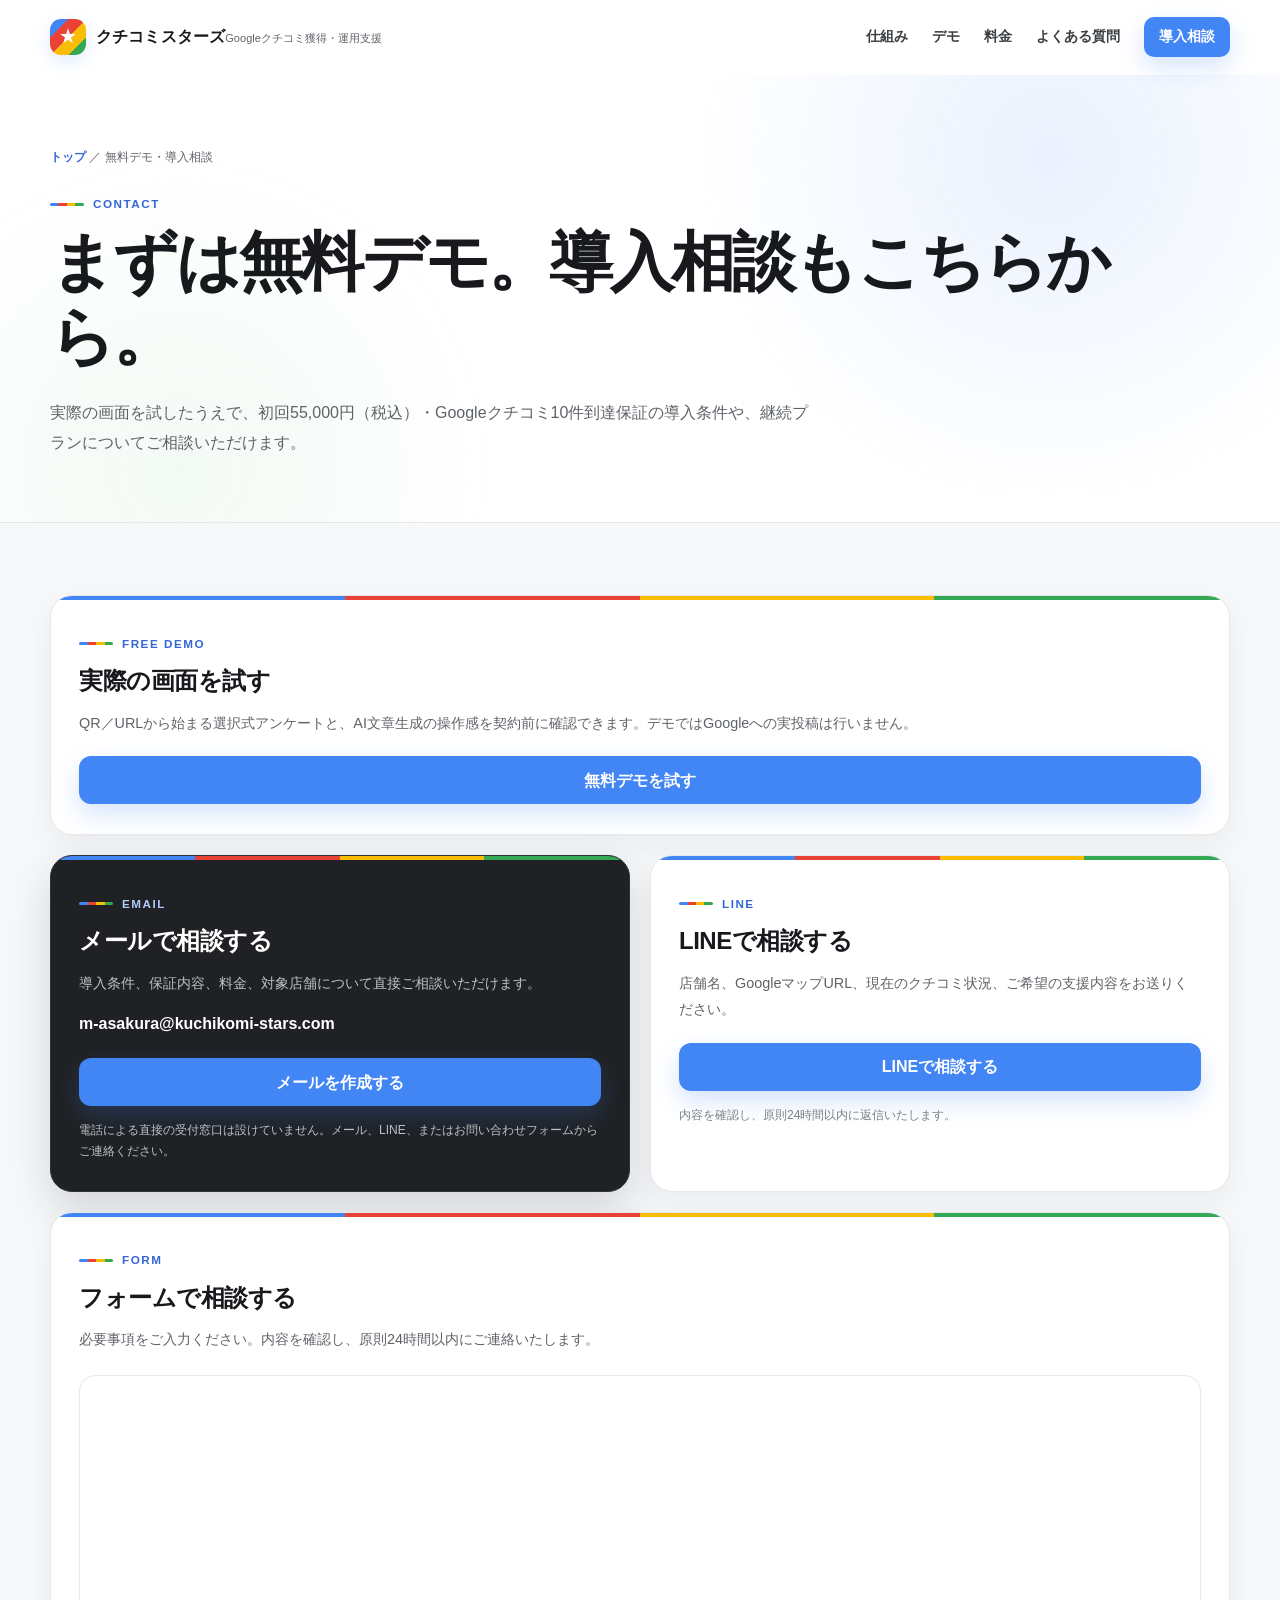
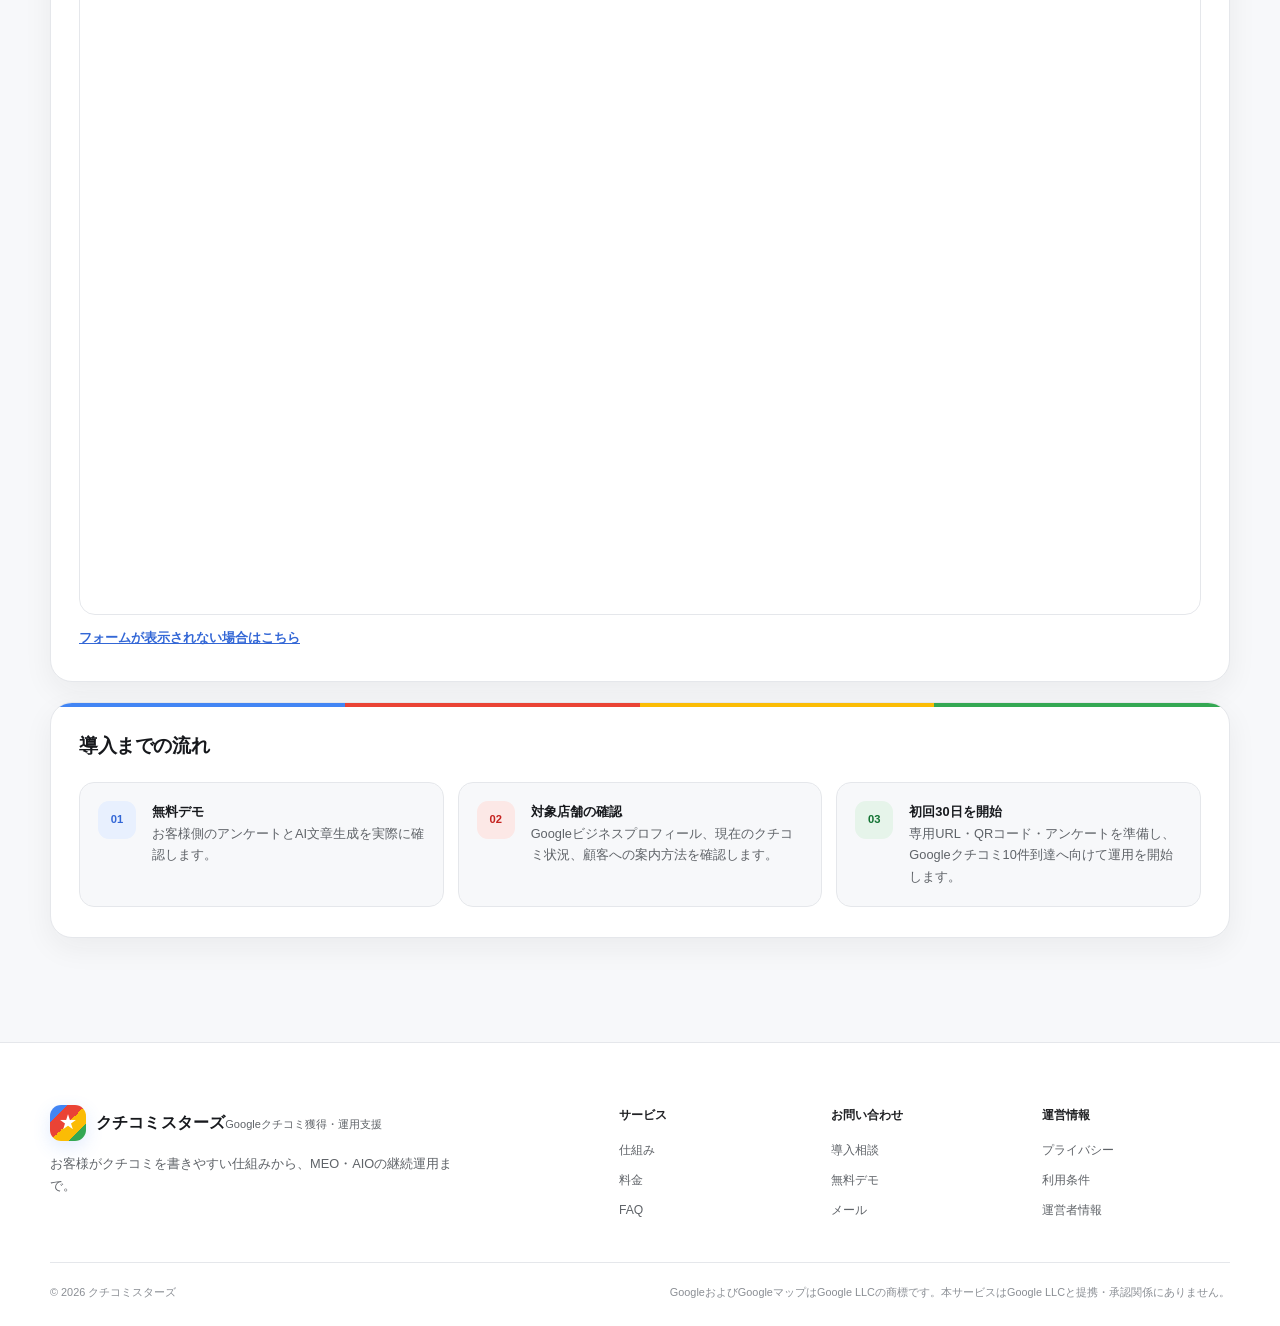
==== commit 8a5528af: "ドメイン移行: contact/index.html を新ドメインへ更新" ====
--- a/contact/index.html
+++ b/contact/index.html
@@ -6,14 +6,14 @@
   <title>無料デモ・導入相談｜クチコミスターズ</title>
   <meta name="description" content="クチコミスターズの無料デモと導入相談。QR／URL、選択式アンケート、AI文章生成の実際の画面を確認し、初回55,000円・Googleクチコミ10件到達保証について相談できます。">
   <meta name="theme-color" content="#ffffff">
-  <link rel="canonical" href="https://killerword.info/contact/">
+  <link rel="canonical" href="https://kuchikomi-stars.com/contact/">
   <link rel="icon" href="../assets/favicon.svg?v=20260920-2" type="image/svg+xml">
   <link rel="stylesheet" href="../assets/lp.css?v=20260920-2">
   <meta property="og:type" content="website">
   <meta property="og:title" content="無料デモ・導入相談｜クチコミスターズ">
   <meta property="og:description" content="実際の画面を無料デモで確認。導入についてはメール、LINE、フォームからご相談いただけます。">
-  <meta property="og:url" content="https://killerword.info/contact/">
-  <meta property="og:image" content="https://killerword.info/assets/og-image.png">
+  <meta property="og:url" content="https://kuchikomi-stars.com/contact/">
+  <meta property="og:image" content="https://kuchikomi-stars.com/assets/og-image.png">
 </head>
 <body class="subpage-body" data-ga4-id="">
   <a class="skip-link" href="#main">本文へ移動</a>
@@ -49,15 +49,15 @@
           <p class="eyebrow"><span></span> FREE DEMO</p>
           <h2>実際の画面を試す</h2>
           <p>QR／URLから始まる選択式アンケートと、AI文章生成の操作感を契約前に確認できます。デモではGoogleへの実投稿は行いません。</p>
-          <a class="button button-primary button-block" href="https://review.killerword.info/r/rental-brokerage-demo/?utm_source=killerword.info&amp;utm_medium=contact&amp;utm_campaign=free_demo" target="_blank" rel="noopener noreferrer">無料デモを試す</a>
+          <a class="button button-primary button-block" href="https://review.kuchikomi-stars.com/r/rental-brokerage-demo/?utm_source=kuchikomi-stars.com&amp;utm_medium=contact&amp;utm_campaign=free_demo" target="_blank" rel="noopener noreferrer">無料デモを試す</a>
         </article>
 
         <article class="contact-panel contact-panel-dark">
           <p class="eyebrow eyebrow-light"><span></span> EMAIL</p>
           <h2>メールで相談する</h2>
           <p>導入条件、保証内容、料金、対象店舗について直接ご相談いただけます。</p>
-          <a class="contact-email" href="mailto:m-asakura@killerword.info">m-asakura@killerword.info</a>
-          <a class="button button-primary button-block" href="mailto:m-asakura@killerword.info?subject=%E3%82%AF%E3%83%81%E3%82%B3%E3%83%9F%E3%82%B9%E3%82%BF%E3%83%BC%E3%82%BA%E5%B0%8E%E5%85%A5%E7%9B%B8%E8%AB%87">メールを作成する</a>
+          <a class="contact-email" href="mailto:m-asakura@kuchikomi-stars.com">m-asakura@kuchikomi-stars.com</a>
+          <a class="button button-primary button-block" href="mailto:m-asakura@kuchikomi-stars.com?subject=%E3%82%AF%E3%83%81%E3%82%B3%E3%83%9F%E3%82%B9%E3%82%BF%E3%83%BC%E3%82%BA%E5%B0%8E%E5%85%A5%E7%9B%B8%E8%AB%87">メールを作成する</a>
           <p class="contact-note">電話による直接の受付窓口は設けていません。メール、LINE、またはお問い合わせフォームからご連絡ください。</p>
         </article>
 
@@ -94,7 +94,7 @@
       <div><a class="brand brand-footer" href="../"><span class="brand-mark" aria-hidden="true">★</span><span><strong>クチコミスターズ</strong><small>Googleクチコミ獲得・運用支援</small></span></a><p>お客様がクチコミを書きやすい仕組みから、MEO・AIOの継続運用まで。</p></div>
       <nav class="footer-nav" aria-label="フッターメニュー">
         <div><strong>サービス</strong><a href="../#how">仕組み</a><a href="../#pricing">料金</a><a href="../#faq">FAQ</a></div>
-        <div><strong>お問い合わせ</strong><a href="./">導入相談</a><a href="https://review.killerword.info/r/rental-brokerage-demo/?utm_source=killerword.info&amp;utm_medium=contact&amp;utm_campaign=free_demo" target="_blank" rel="noopener noreferrer">無料デモ</a><a href="mailto:m-asakura@killerword.info">メール</a></div>
+        <div><strong>お問い合わせ</strong><a href="./">導入相談</a><a href="https://review.kuchikomi-stars.com/r/rental-brokerage-demo/?utm_source=kuchikomi-stars.com&amp;utm_medium=contact&amp;utm_campaign=free_demo" target="_blank" rel="noopener noreferrer">無料デモ</a><a href="mailto:m-asakura@kuchikomi-stars.com">メール</a></div>
         <div><strong>運営情報</strong><a href="../privacy/">プライバシー</a><a href="../terms/">利用条件</a><a href="../legal/">運営者情報</a></div>
       </nav>
     </div>
--- a/assets/lp.css
+++ b/assets/lp.css
@@ -2276,22 +2276,40 @@
 
 
 /* Intentional line wrapping for key LP headings */
+.hero h1 {
+  font-size: clamp(2.8rem, 4.1vw, 3.45rem);
+}
+
 .hero-title-line {
   display: block;
+  white-space: nowrap;
   color: var(--ink-strong);
 }
 
-.hero-title-accent {
-  color: var(--blue-dark);
-}
-
-.hero-title-accent > span {
-  display: inline-block;
+.hero h1 .hero-title-main,
+.hero h1 .hero-title-google-tail {
+  color: var(--ink-strong);
+}
+
+.hero h1 .hero-google-blue {
+  color: #4285F4;
+}
+
+.hero h1 .hero-google-red {
+  color: #EA4335;
+}
+
+.hero h1 .hero-google-yellow {
+  color: #FBBC05;
+}
+
+.hero h1 .hero-google-green {
+  color: #34A853;
+}
+
+.how-title-line {
+  display: block;
   white-space: nowrap;
-}
-
-.hero-title-accent > span + span {
-  margin-left: .12em;
 }
 
 .demo-title-line {
@@ -2300,6 +2318,17 @@
 
 .demo-title-line:last-child {
   white-space: nowrap;
+}
+
+@media (max-width: 560px) {
+  .hero h1 {
+    font-size: clamp(1.8rem, 8.8vw, 2.5rem);
+  }
+
+  #how .section-heading h2 {
+    font-size: clamp(1.28rem, 6.6vw, 1.85rem);
+    letter-spacing: -.045em;
+  }
 }
 
 /* Contact page aligned with the current LP visual system */
@@ -2615,3 +2644,371 @@
     letter-spacing: -.045em;
   }
 }
+
+
+/* Mobile-first conversion optimization: 2026-09-20 */
+@media (max-width: 560px) {
+  body {
+    overflow-x: clip;
+  }
+
+  .container {
+    width: min(calc(100% - 24px), var(--max));
+  }
+
+  .header-inner {
+    min-height: 64px;
+    gap: 12px;
+  }
+
+  .brand {
+    gap: 8px;
+  }
+
+  .brand strong {
+    font-size: .96rem;
+  }
+
+  .nav-toggle {
+    width: 42px;
+    height: 42px;
+  }
+
+  .hero {
+    padding: 34px 0 24px;
+  }
+
+  .hero-kicker {
+    flex-wrap: nowrap;
+    gap: 4px;
+    margin-bottom: 16px;
+    font-size: .78rem;
+  }
+
+  .hero-kicker strong {
+    margin-left: 5px;
+    font-size: .76rem;
+    white-space: nowrap;
+  }
+
+  .hero h1 {
+    font-size: clamp(1.82rem, 8.8vw, 2.35rem);
+    line-height: 1.13;
+    letter-spacing: -.05em;
+  }
+
+  .hero-title-line {
+    white-space: nowrap;
+  }
+
+  .hero-title-line + .hero-title-line {
+    margin-top: .06em;
+  }
+
+  .hero-lead {
+    margin-top: 20px;
+    font-size: .91rem;
+    line-height: 1.75;
+  }
+
+  .hero-offer {
+    gap: 12px;
+    margin-top: 22px;
+    padding: 15px;
+    border-radius: 16px;
+  }
+
+  .hero-offer > div:first-child strong {
+    font-size: .96rem;
+  }
+
+  .hero-price {
+    padding-top: 12px;
+  }
+
+  .hero-price strong {
+    font-size: 1.45rem;
+  }
+
+  .hero-actions {
+    gap: 10px;
+    margin-top: 18px;
+  }
+
+  .button-large {
+    min-height: 52px;
+    padding: 13px 18px;
+  }
+
+  .hero-note {
+    font-size: .72rem;
+    line-height: 1.6;
+  }
+
+  .hero-product {
+    margin-top: 18px;
+    padding: 0 0 14px;
+  }
+
+  .product-window {
+    width: 100%;
+  }
+
+  .floating-badge {
+    display: none;
+  }
+
+  .hero-flow {
+    margin-top: 26px;
+  }
+
+  .hero-flow > div {
+    min-height: 72px;
+    padding: 14px 16px;
+  }
+
+  .section {
+    padding: 58px 0;
+  }
+
+  .section-heading {
+    margin-bottom: 28px;
+  }
+
+  .section-heading h2,
+  .demo-copy h2,
+  .first-offer-copy h2,
+  .value-copy h2,
+  .operator-card h2 {
+    font-size: clamp(1.55rem, 7vw, 1.85rem);
+    line-height: 1.35;
+  }
+
+  #how .section-heading h2 {
+    font-size: clamp(1.28rem, 5.8vw, 1.55rem);
+    line-height: 1.42;
+    letter-spacing: -.05em;
+  }
+
+  .how-title-line + .how-title-line {
+    margin-top: .12em;
+  }
+
+  .section-heading > p:last-child,
+  .demo-copy > p,
+  .first-offer-copy > p,
+  .value-copy > p {
+    margin-top: 14px;
+    font-size: .88rem;
+    line-height: 1.75;
+  }
+
+  .heading-accent {
+    margin-top: 14px;
+  }
+
+  .pain-grid,
+  .process-grid,
+  .onboarding-grid,
+  .guarantee-steps,
+  .pricing-cards,
+  .aio-compare {
+    gap: 14px;
+  }
+
+  .pain-card {
+    padding: 20px 18px;
+  }
+
+  .pain-card h3 {
+    margin-top: 20px;
+    font-size: 1.08rem;
+  }
+
+  .process-card {
+    padding: 22px 18px;
+  }
+
+  .process-icon {
+    margin-bottom: 18px;
+  }
+
+  .demo-cta-inline {
+    gap: 14px;
+    margin-top: 22px;
+    padding: 18px;
+  }
+
+  .demo-layout,
+  .first-offer-grid {
+    gap: 34px;
+  }
+
+  .candidate-preview {
+    padding: 16px 10px;
+  }
+
+  .candidate-item {
+    padding: 15px;
+  }
+
+  .guarantee-card {
+    padding: 24px 18px;
+  }
+
+  .pricing-card {
+    padding: 24px 18px;
+  }
+
+  .plan-price strong {
+    font-size: 2rem;
+  }
+
+  .annual-card,
+  .pricing-demo-row,
+  .custom-row {
+    padding: 18px;
+  }
+
+  .ladder-step {
+    min-height: auto;
+    padding: 22px 18px;
+  }
+
+  .aio-compare article {
+    padding: 22px 18px;
+  }
+
+  .scope-table {
+    overflow: visible;
+    border: 0;
+    border-radius: 0;
+  }
+
+  .scope-table .scope-head {
+    display: none;
+  }
+
+  .scope-table > div:not(.scope-head) {
+    display: grid;
+    grid-template-columns: 1fr 1fr;
+    min-width: 0;
+    margin-bottom: 12px;
+    overflow: hidden;
+    border: 1px solid var(--line);
+    border-radius: 14px;
+    background: #fff;
+  }
+
+  .scope-table > div:not(.scope-head) > span {
+    grid-column: 1 / -1;
+    padding: 14px 15px;
+    background: var(--soft);
+    font-weight: 800;
+  }
+
+  .scope-table > div:not(.scope-head) > strong {
+    position: relative;
+    padding: 30px 10px 12px;
+    border-top: 1px solid var(--line);
+    border-left: 0;
+    font-size: .76rem;
+  }
+
+  .scope-table > div:not(.scope-head) > strong + strong {
+    border-left: 1px solid var(--line);
+  }
+
+  .scope-table > div:not(.scope-head) > strong:first-of-type::before,
+  .scope-table > div:not(.scope-head) > strong:last-of-type::before {
+    position: absolute;
+    top: 8px;
+    left: 0;
+    width: 100%;
+    color: var(--muted);
+    font-size: .62rem;
+    font-weight: 800;
+    text-align: center;
+  }
+
+  .scope-table > div:not(.scope-head) > strong:first-of-type::before {
+    content: "33,000円";
+  }
+
+  .scope-table > div:not(.scope-head) > strong:last-of-type::before {
+    content: "66,000円〜";
+  }
+
+  .scope-table::after {
+    display: none;
+  }
+
+  .faq-list summary {
+    padding-top: 18px;
+    padding-bottom: 18px;
+    font-size: .88rem;
+  }
+
+  .faq-list details p {
+    margin-right: 28px;
+    font-size: .8rem;
+    line-height: 1.75;
+  }
+
+  .operator-card {
+    gap: 28px;
+    padding: 24px 18px;
+  }
+
+  .final-cta {
+    padding: 52px 0;
+  }
+
+  .final-cta h2 {
+    font-size: 1.72rem;
+    line-height: 1.35;
+  }
+
+  .final-cta p {
+    font-size: .88rem;
+    line-height: 1.75;
+  }
+
+  .site-footer {
+    padding-top: 48px;
+  }
+
+  .footer-main {
+    gap: 30px;
+  }
+
+  .footer-nav {
+    grid-template-columns: 1fr 1fr;
+    gap: 22px 16px;
+  }
+
+  .footer-bottom {
+    margin-top: 30px;
+  }
+}
+
+@media (max-width: 360px) {
+  .hero h1 {
+    font-size: 1.74rem;
+    letter-spacing: -.055em;
+  }
+
+  .hero-kicker strong {
+    font-size: .7rem;
+  }
+
+  #how .section-heading h2 {
+    font-size: 1.22rem;
+    letter-spacing: -.055em;
+  }
+
+  .button {
+    padding-right: 14px;
+    padding-left: 14px;
+  }
+}
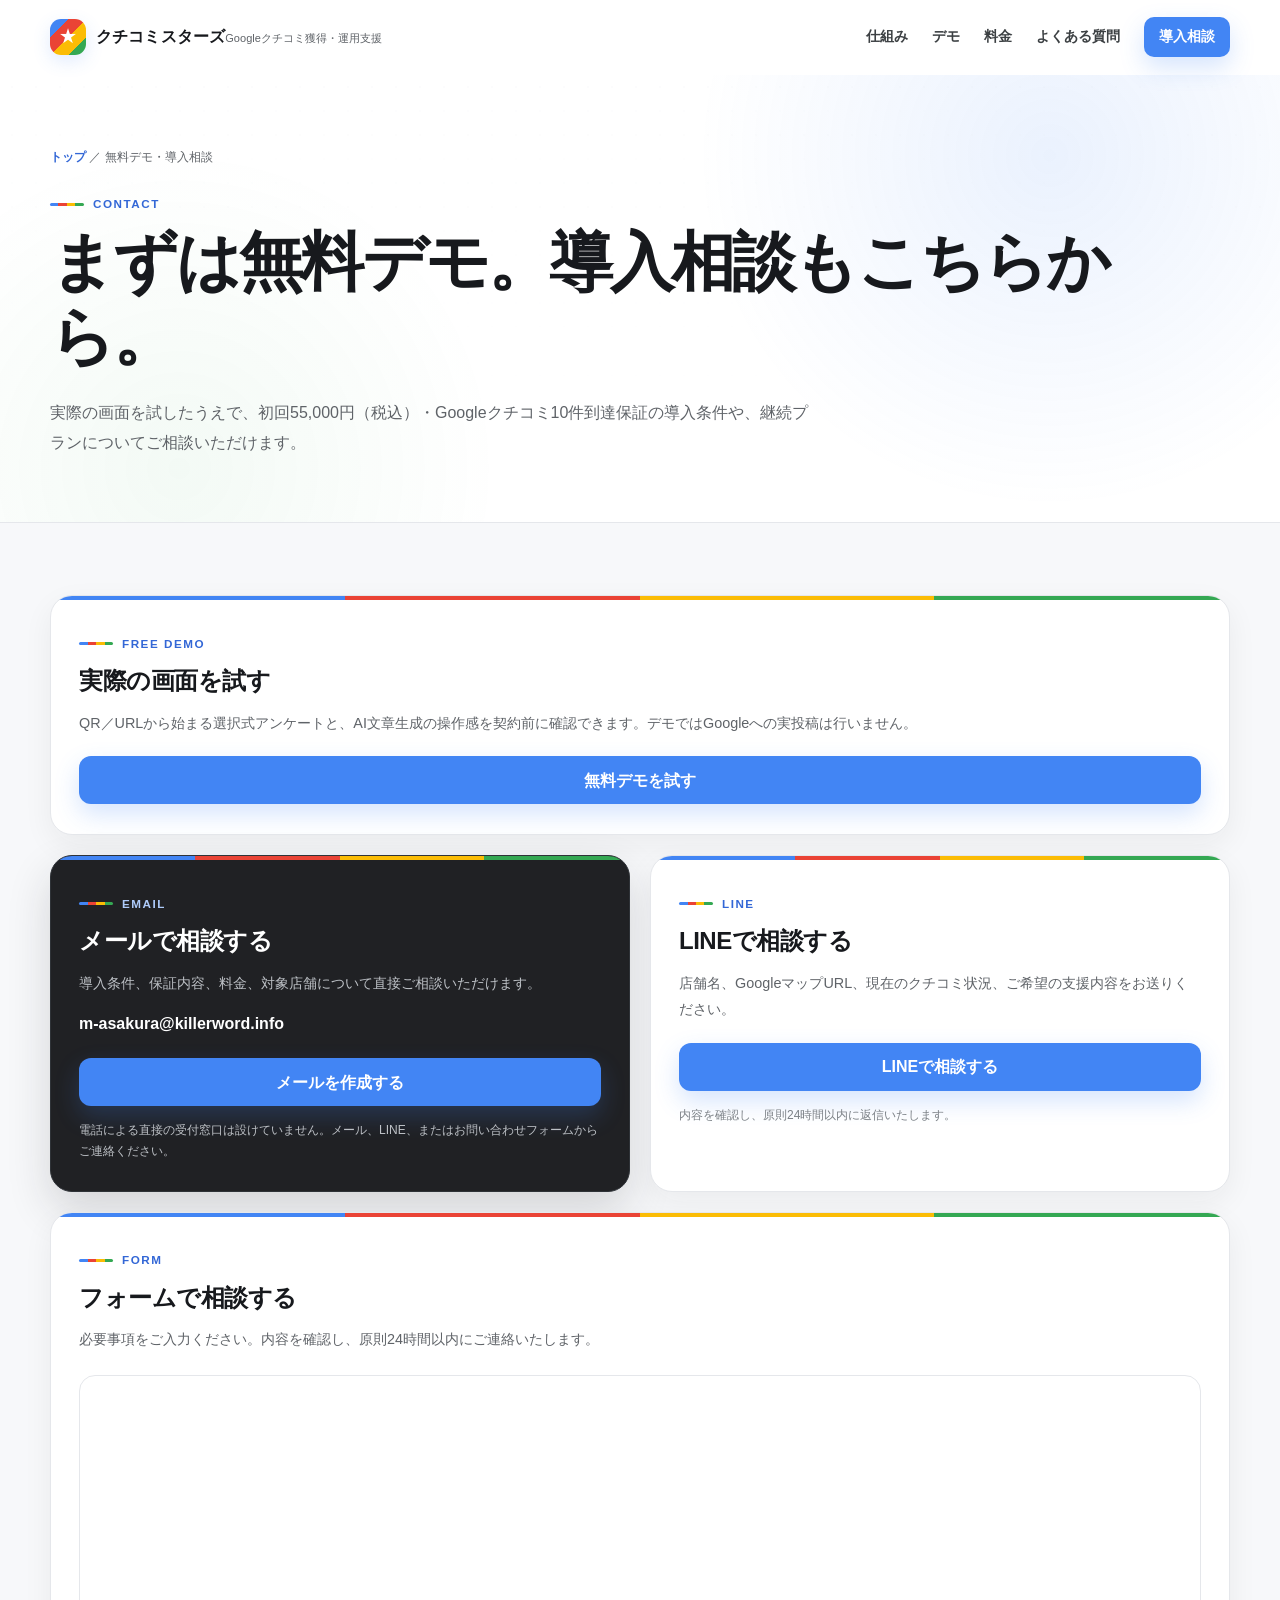
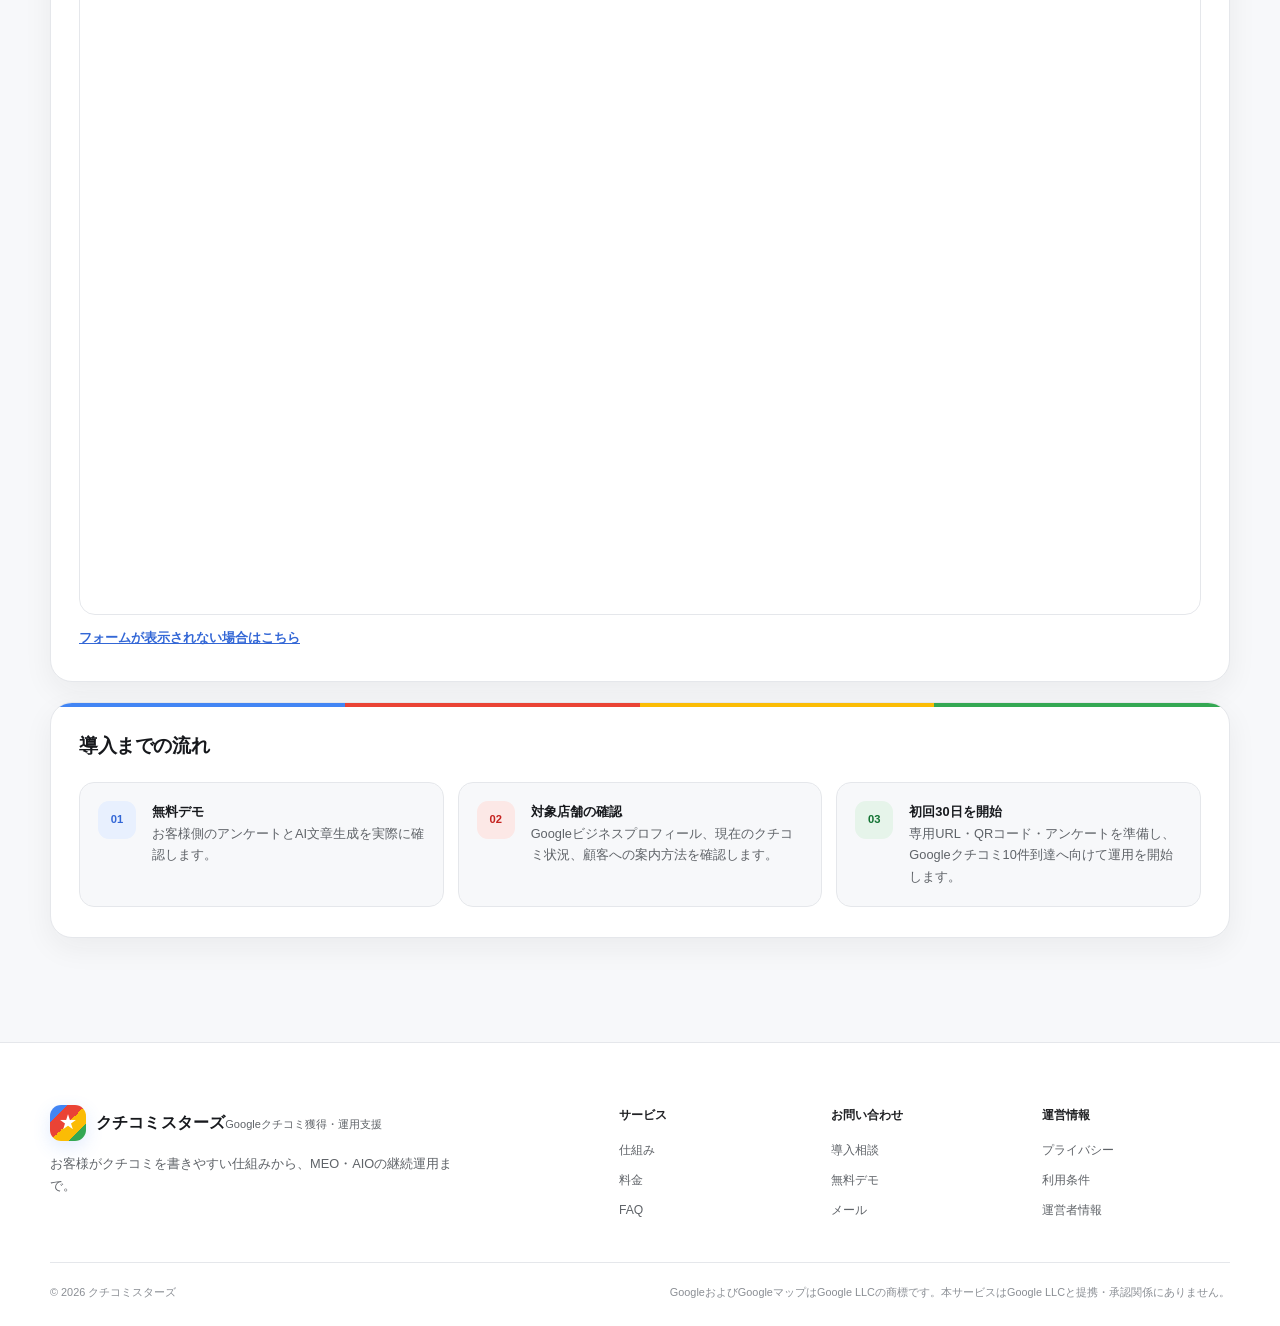
==== commit 244abad5: "メールアドレス移行を一旦保留" ====
--- a/contact/index.html
+++ b/contact/index.html
@@ -56,8 +56,8 @@
           <p class="eyebrow eyebrow-light"><span></span> EMAIL</p>
           <h2>メールで相談する</h2>
           <p>導入条件、保証内容、料金、対象店舗について直接ご相談いただけます。</p>
-          <a class="contact-email" href="mailto:m-asakura@kuchikomi-stars.com">m-asakura@kuchikomi-stars.com</a>
-          <a class="button button-primary button-block" href="mailto:m-asakura@kuchikomi-stars.com?subject=%E3%82%AF%E3%83%81%E3%82%B3%E3%83%9F%E3%82%B9%E3%82%BF%E3%83%BC%E3%82%BA%E5%B0%8E%E5%85%A5%E7%9B%B8%E8%AB%87">メールを作成する</a>
+          <a class="contact-email" href="mailto:m-asakura@killerword.info">m-asakura@killerword.info</a>
+          <a class="button button-primary button-block" href="mailto:m-asakura@killerword.info?subject=%E3%82%AF%E3%83%81%E3%82%B3%E3%83%9F%E3%82%B9%E3%82%BF%E3%83%BC%E3%82%BA%E5%B0%8E%E5%85%A5%E7%9B%B8%E8%AB%87">メールを作成する</a>
           <p class="contact-note">電話による直接の受付窓口は設けていません。メール、LINE、またはお問い合わせフォームからご連絡ください。</p>
         </article>
 
@@ -94,7 +94,7 @@
       <div><a class="brand brand-footer" href="../"><span class="brand-mark" aria-hidden="true">★</span><span><strong>クチコミスターズ</strong><small>Googleクチコミ獲得・運用支援</small></span></a><p>お客様がクチコミを書きやすい仕組みから、MEO・AIOの継続運用まで。</p></div>
       <nav class="footer-nav" aria-label="フッターメニュー">
         <div><strong>サービス</strong><a href="../#how">仕組み</a><a href="../#pricing">料金</a><a href="../#faq">FAQ</a></div>
-        <div><strong>お問い合わせ</strong><a href="./">導入相談</a><a href="https://review.kuchikomi-stars.com/r/rental-brokerage-demo/?utm_source=kuchikomi-stars.com&amp;utm_medium=contact&amp;utm_campaign=free_demo" target="_blank" rel="noopener noreferrer">無料デモ</a><a href="mailto:m-asakura@kuchikomi-stars.com">メール</a></div>
+        <div><strong>お問い合わせ</strong><a href="./">導入相談</a><a href="https://review.kuchikomi-stars.com/r/rental-brokerage-demo/?utm_source=kuchikomi-stars.com&amp;utm_medium=contact&amp;utm_campaign=free_demo" target="_blank" rel="noopener noreferrer">無料デモ</a><a href="mailto:m-asakura@killerword.info">メール</a></div>
         <div><strong>運営情報</strong><a href="../privacy/">プライバシー</a><a href="../terms/">利用条件</a><a href="../legal/">運営者情報</a></div>
       </nav>
     </div>
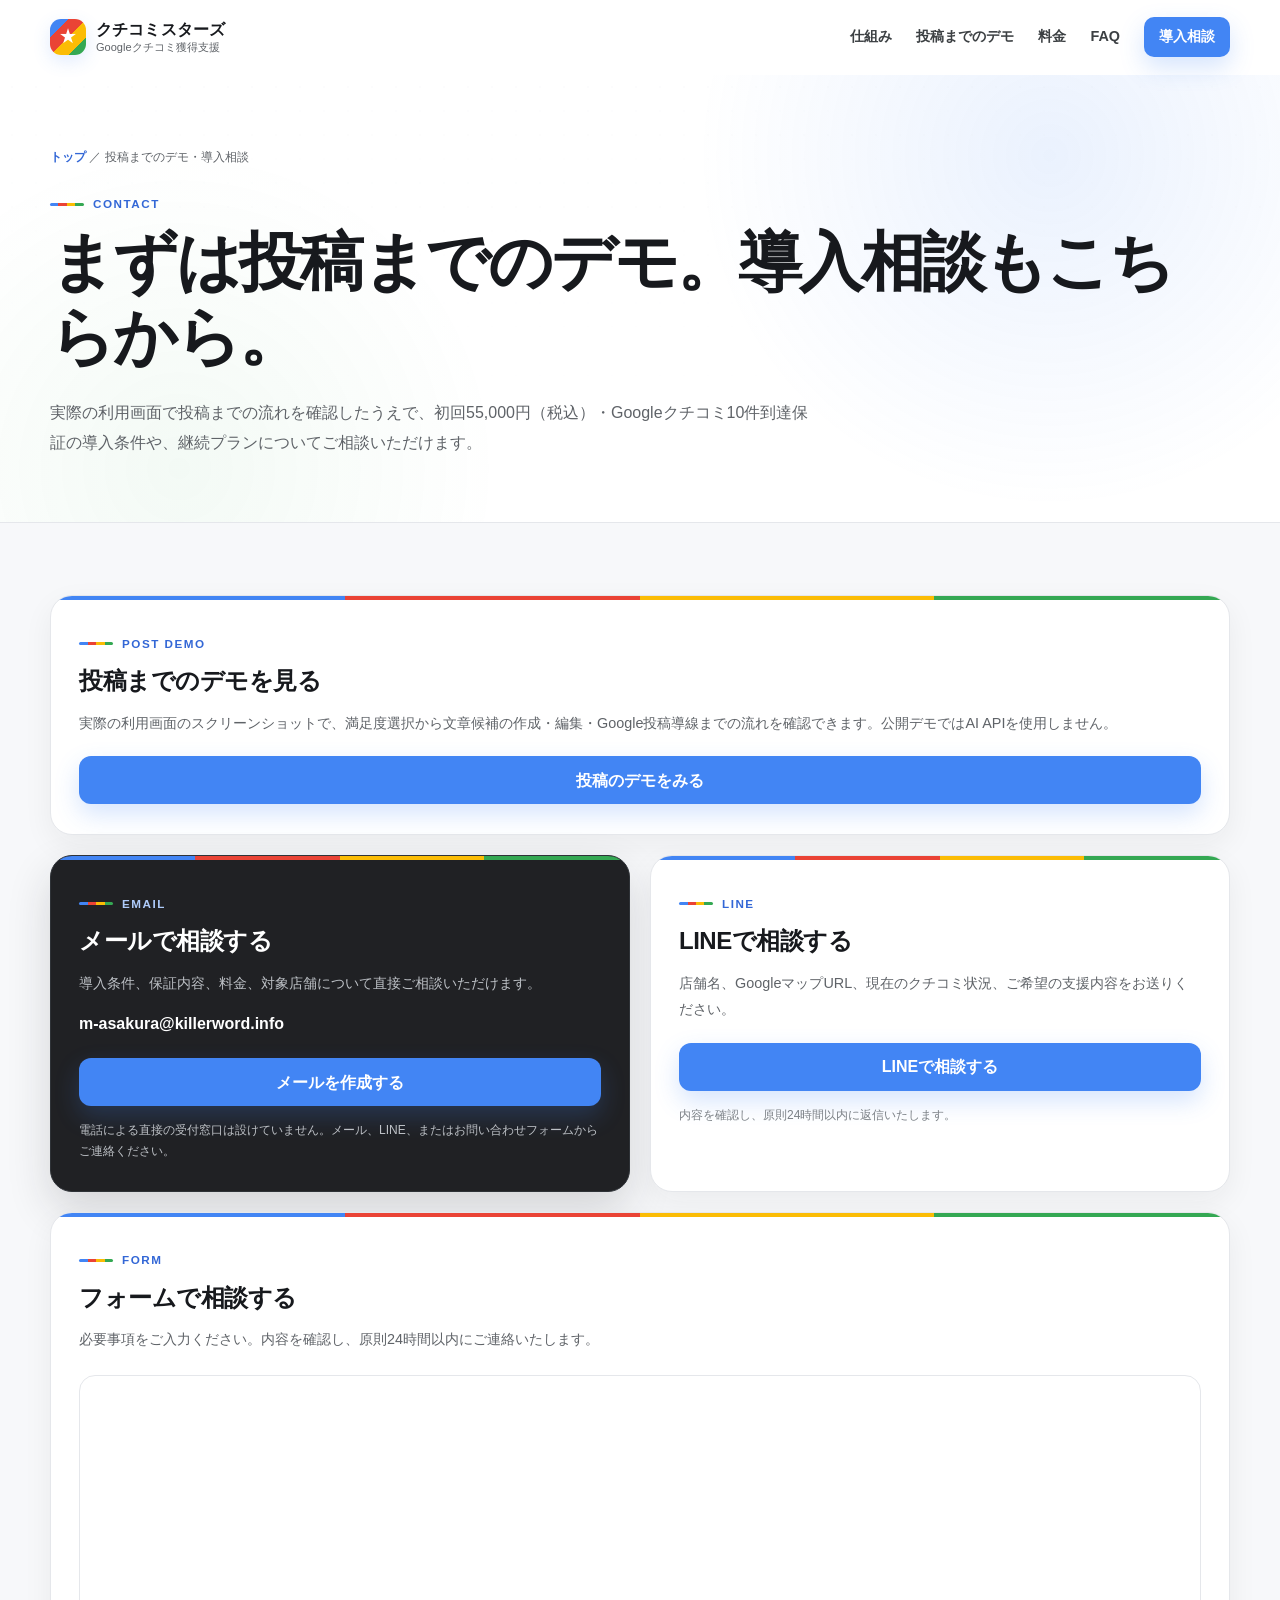
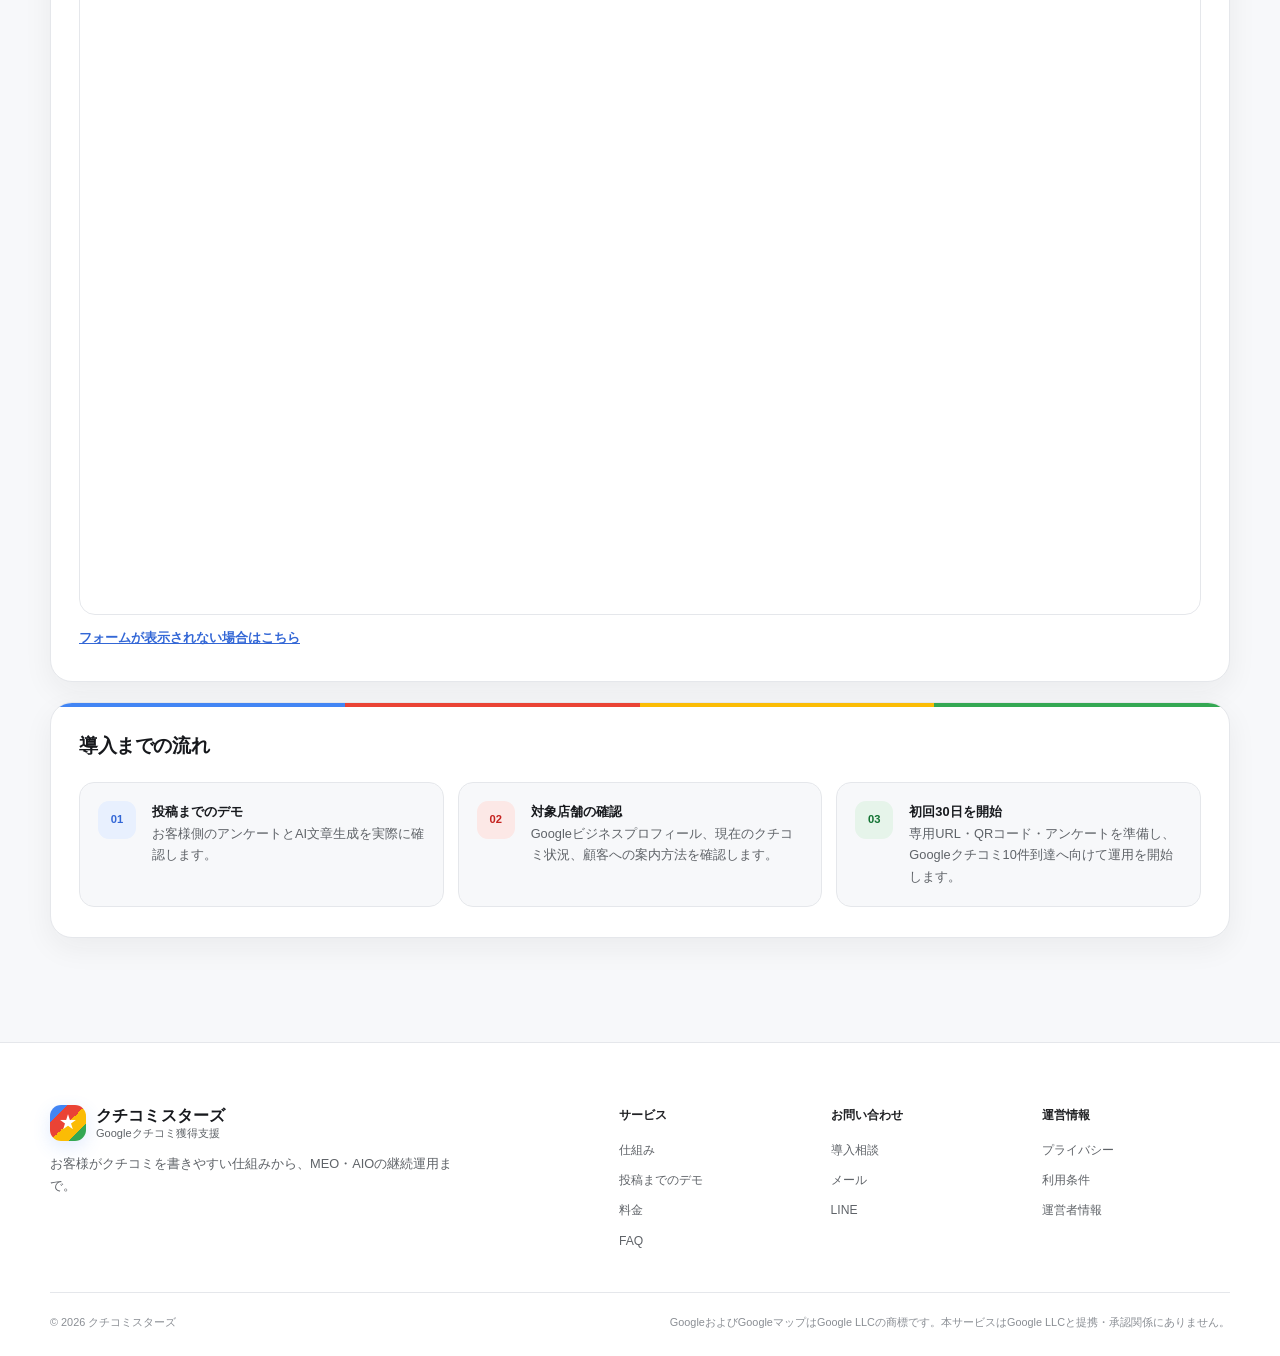
==== commit b58b71a6: "公開デモを静的化し法的ページを新LPデザインへ統一" ====
--- a/contact/index.html
+++ b/contact/index.html
@@ -3,32 +3,36 @@
 <head>
   <meta charset="utf-8">
   <meta name="viewport" content="width=device-width, initial-scale=1">
-  <title>無料デモ・導入相談｜クチコミスターズ</title>
-  <meta name="description" content="クチコミスターズの無料デモと導入相談。QR／URL、選択式アンケート、AI文章生成の実際の画面を確認し、初回55,000円・Googleクチコミ10件到達保証について相談できます。">
+  <title>投稿までのデモ・導入相談｜クチコミスターズ</title>
+  <meta name="description" content="クチコミスターズの投稿までのデモと導入相談。QR／URL、選択式アンケート、AI文章生成の実際の画面を確認し、初回55,000円・Googleクチコミ10件到達保証について相談できます。">
   <meta name="theme-color" content="#ffffff">
   <link rel="canonical" href="https://kuchikomi-stars.com/contact/">
   <link rel="icon" href="../assets/favicon.svg?v=20260920-2" type="image/svg+xml">
-  <link rel="stylesheet" href="../assets/lp.css?v=20260920-2">
+  <link rel="stylesheet" href="../assets/lp.css?v=20260921-1">
   <meta property="og:type" content="website">
-  <meta property="og:title" content="無料デモ・導入相談｜クチコミスターズ">
-  <meta property="og:description" content="実際の画面を無料デモで確認。導入についてはメール、LINE、フォームからご相談いただけます。">
+  <meta property="og:title" content="投稿までのデモ・導入相談｜クチコミスターズ">
+  <meta property="og:description" content="実際の画面を投稿までのデモで確認。導入についてはメール、LINE、フォームからご相談いただけます。">
   <meta property="og:url" content="https://kuchikomi-stars.com/contact/">
   <meta property="og:image" content="https://kuchikomi-stars.com/assets/og-image.png">
 </head>
 <body class="subpage-body" data-ga4-id="">
   <a class="skip-link" href="#main">本文へ移動</a>
+  
   <header class="site-header" data-header>
     <div class="container header-inner">
       <a class="brand" href="../" aria-label="クチコミスターズ トップ">
         <span class="brand-mark" aria-hidden="true">★</span>
-        <span><strong>クチコミスターズ</strong><small>Googleクチコミ獲得・運用支援</small></span>
+        <span class="brand-copy"><strong>クチコミスターズ</strong><small>Googleクチコミ獲得支援</small></span>
       </a>
       <button class="nav-toggle" type="button" aria-expanded="false" aria-controls="global-nav" data-nav-toggle>
         <span class="sr-only">メニューを開く</span><span></span><span></span><span></span>
       </button>
       <nav class="global-nav" id="global-nav" aria-label="メインメニュー" data-nav>
-        <a href="../#how">仕組み</a><a href="../#demo">デモ</a><a href="../#pricing">料金</a><a href="../#faq">よくある質問</a>
-        <a class="button button-small button-primary" href="./" aria-current="page">導入相談</a>
+        <a href="../#how">仕組み</a>
+        <a href="../#demo">投稿までのデモ</a>
+        <a href="../#pricing">料金</a>
+        <a href="../#faq">FAQ</a>
+        <a class="button button-small button-primary" href="../contact/">導入相談</a>
       </nav>
     </div>
   </header>
@@ -36,20 +40,20 @@
   <main id="main">
     <section class="subpage-hero">
       <div class="container">
-        <p class="breadcrumb"><a href="../">トップ</a> ／ 無料デモ・導入相談</p>
+        <p class="breadcrumb"><a href="../">トップ</a> ／ 投稿までのデモ・導入相談</p>
         <p class="eyebrow eyebrow-light"><span></span> CONTACT</p>
-        <h1>まずは無料デモ。<br class="sp-only">導入相談もこちらから。</h1>
-        <p>実際の画面を試したうえで、初回55,000円（税込）・Googleクチコミ10件到達保証の導入条件や、継続プランについてご相談いただけます。</p>
+        <h1>まずは投稿までのデモ。<br class="sp-only">導入相談もこちらから。</h1>
+        <p>実際の利用画面で投稿までの流れを確認したうえで、初回55,000円（税込）・Googleクチコミ10件到達保証の導入条件や、継続プランについてご相談いただけます。</p>
       </div>
     </section>
 
     <section class="subpage-main">
       <div class="container contact-grid">
         <article class="contact-panel contact-panel-wide">
-          <p class="eyebrow"><span></span> FREE DEMO</p>
-          <h2>実際の画面を試す</h2>
-          <p>QR／URLから始まる選択式アンケートと、AI文章生成の操作感を契約前に確認できます。デモではGoogleへの実投稿は行いません。</p>
-          <a class="button button-primary button-block" href="https://review.kuchikomi-stars.com/r/rental-brokerage-demo/?utm_source=kuchikomi-stars.com&amp;utm_medium=contact&amp;utm_campaign=free_demo" target="_blank" rel="noopener noreferrer">無料デモを試す</a>
+          <p class="eyebrow"><span></span> POST DEMO</p>
+          <h2>投稿までのデモを見る</h2>
+          <p>実際の利用画面のスクリーンショットで、満足度選択から文章候補の作成・編集・Google投稿導線までの流れを確認できます。公開デモではAI APIを使用しません。</p>
+          <a class="button button-primary button-block" href="../#demo">投稿のデモをみる</a>
         </article>
 
         <article class="contact-panel contact-panel-dark">
@@ -80,7 +84,7 @@
         <article class="contact-panel contact-panel-wide">
           <h3>導入までの流れ</h3>
           <ol class="contact-steps">
-            <li><span>01</span><div><strong>無料デモ</strong><br>お客様側のアンケートとAI文章生成を実際に確認します。</div></li>
+            <li><span>01</span><div><strong>投稿までのデモ</strong><br>お客様側のアンケートとAI文章生成を実際に確認します。</div></li>
             <li><span>02</span><div><strong>対象店舗の確認</strong><br>Googleビジネスプロフィール、現在のクチコミ状況、顧客への案内方法を確認します。</div></li>
             <li><span>03</span><div><strong>初回30日を開始</strong><br>専用URL・QRコード・アンケートを準備し、Googleクチコミ10件到達へ向けて運用を開始します。</div></li>
           </ol>
@@ -89,12 +93,16 @@
     </section>
   </main>
 
+  
   <footer class="site-footer">
     <div class="container footer-main">
-      <div><a class="brand brand-footer" href="../"><span class="brand-mark" aria-hidden="true">★</span><span><strong>クチコミスターズ</strong><small>Googleクチコミ獲得・運用支援</small></span></a><p>お客様がクチコミを書きやすい仕組みから、MEO・AIOの継続運用まで。</p></div>
+      <div>
+        <a class="brand brand-footer" href="../"><span class="brand-mark" aria-hidden="true">★</span><span class="brand-copy"><strong>クチコミスターズ</strong><small>Googleクチコミ獲得支援</small></span></a>
+        <p>お客様がクチコミを書きやすい仕組みから、MEO・AIOの継続運用まで。</p>
+      </div>
       <nav class="footer-nav" aria-label="フッターメニュー">
-        <div><strong>サービス</strong><a href="../#how">仕組み</a><a href="../#pricing">料金</a><a href="../#faq">FAQ</a></div>
-        <div><strong>お問い合わせ</strong><a href="./">導入相談</a><a href="https://review.kuchikomi-stars.com/r/rental-brokerage-demo/?utm_source=kuchikomi-stars.com&amp;utm_medium=contact&amp;utm_campaign=free_demo" target="_blank" rel="noopener noreferrer">無料デモ</a><a href="mailto:m-asakura@killerword.info">メール</a></div>
+        <div><strong>サービス</strong><a href="../#how">仕組み</a><a href="../#demo">投稿までのデモ</a><a href="../#pricing">料金</a><a href="../#faq">FAQ</a></div>
+        <div><strong>お問い合わせ</strong><a href="../contact/">導入相談</a><a href="mailto:m-asakura@killerword.info">メール</a><a href="https://lin.ee/X0mxy9O" target="_blank" rel="noopener noreferrer">LINE</a></div>
         <div><strong>運営情報</strong><a href="../privacy/">プライバシー</a><a href="../terms/">利用条件</a><a href="../legal/">運営者情報</a></div>
       </nav>
     </div>
--- a/assets/lp.css
+++ b/assets/lp.css
@@ -3012,3 +3012,349 @@
     padding-left: 14px;
   }
 }
+
+
+/* Static posting demo + document pages: 2026-09-21 */
+.static-demo-section {
+  background: linear-gradient(180deg, #fff 0%, #f8fbff 100%);
+}
+
+.static-demo-intro {
+  max-width: 760px;
+}
+
+.demo-gallery {
+  display: grid;
+  grid-auto-flow: column;
+  grid-auto-columns: minmax(290px, 32%);
+  gap: 18px;
+  overflow-x: auto;
+  padding: 8px 2px 18px;
+  scroll-snap-type: x mandatory;
+  overscroll-behavior-inline: contain;
+  scrollbar-width: thin;
+}
+
+.demo-step-card {
+  scroll-snap-align: start;
+  margin: 0;
+  overflow: hidden;
+  border: 1px solid var(--line);
+  border-radius: 22px;
+  background: #fff;
+  box-shadow: 0 14px 36px rgba(32, 33, 36, .08);
+}
+
+.demo-phone {
+  display: grid;
+  place-items: center;
+  min-height: 520px;
+  padding: 16px 14px;
+  background: #f3f6fb;
+  border-bottom: 1px solid var(--line);
+}
+
+.demo-phone img {
+  display: block;
+  width: auto;
+  max-width: 100%;
+  height: 500px;
+  max-height: 500px;
+  object-fit: contain;
+  border-radius: 16px;
+  box-shadow: 0 8px 28px rgba(60, 64, 67, .14);
+}
+
+.demo-step-card figcaption {
+  padding: 20px 20px 22px;
+}
+
+.demo-step-card figcaption > span {
+  display: inline-block;
+  margin-bottom: 9px;
+  color: var(--blue);
+  font-size: .72rem;
+  font-weight: 900;
+  letter-spacing: .12em;
+}
+
+.demo-step-card figcaption > strong {
+  display: block;
+  color: var(--ink-strong);
+  font-size: 1rem;
+  line-height: 1.55;
+}
+
+.demo-step-card figcaption p {
+  margin: 9px 0 0;
+  color: var(--muted);
+  font-size: .8rem;
+  line-height: 1.75;
+}
+
+.demo-scroll-hint {
+  margin: 4px 0 0;
+  color: var(--muted);
+  font-size: .76rem;
+  text-align: center;
+}
+
+.static-demo-contact {
+  display: grid;
+  grid-template-columns: minmax(0, 1fr) auto;
+  gap: 24px;
+  align-items: center;
+  margin-top: 28px;
+  padding: 24px 26px;
+  border: 1px solid var(--line);
+  border-radius: 20px;
+  background: #fff;
+}
+
+.static-demo-contact strong {
+  color: var(--ink-strong);
+  font-size: 1rem;
+}
+
+.static-demo-contact p {
+  margin: 7px 0 0;
+  color: var(--muted);
+  font-size: .8rem;
+  line-height: 1.7;
+}
+
+.document-page {
+  background: #fff;
+}
+
+.document-page .subpage-hero {
+  padding: 72px 0 58px;
+  background:
+    radial-gradient(circle at 12% 18%, rgba(66,133,244,.08), transparent 28%),
+    radial-gradient(circle at 88% 24%, rgba(52,168,83,.07), transparent 26%),
+    #fff;
+  color: var(--ink-strong);
+  border-bottom: 1px solid var(--line);
+}
+
+.document-page .subpage-hero .breadcrumb,
+.document-page .subpage-hero .breadcrumb a,
+.document-page .subpage-hero > .container > p:last-child {
+  color: var(--muted);
+}
+
+.document-page .subpage-hero h1 {
+  color: var(--ink-strong);
+}
+
+.document-page .subpage-hero .eyebrow,
+.document-page .subpage-hero .eyebrow-light {
+  color: var(--blue-dark);
+}
+
+.document-page .subpage-main {
+  padding: 64px 0 96px;
+  background: #f8f9fa;
+}
+
+.document-page .content-card {
+  max-width: 980px;
+  padding: 48px 54px;
+  border: 1px solid var(--line);
+  border-radius: 24px;
+  background: #fff;
+  box-shadow: 0 16px 44px rgba(60, 64, 67, .07);
+}
+
+.document-page .content-card > p:first-child {
+  margin-top: 0;
+}
+
+.document-page .content-card h2 {
+  margin: 2.3em 0 .8em;
+  padding-top: .2em;
+  color: var(--ink-strong);
+  font-size: 1.22rem;
+  line-height: 1.55;
+}
+
+.document-page .content-card h2::before {
+  content: "";
+  display: inline-block;
+  width: 5px;
+  height: 1.1em;
+  margin-right: 10px;
+  border-radius: 99px;
+  background: var(--blue);
+  vertical-align: -.12em;
+}
+
+.document-page .content-card p,
+.document-page .content-card li,
+.document-page .content-card td,
+.document-page .content-card th {
+  font-size: .9rem;
+  line-height: 1.9;
+}
+
+.document-page .content-card ul,
+.document-page .content-card ol {
+  padding-left: 1.4em;
+}
+
+.document-page .content-card a {
+  color: var(--blue-dark);
+  overflow-wrap: anywhere;
+}
+
+.document-page .document-date {
+  margin-top: 38px;
+  padding-top: 22px;
+  border-top: 1px solid var(--line);
+  color: var(--muted);
+  font-size: .78rem;
+}
+
+.document-page .legal-table {
+  width: 100%;
+  border-spacing: 0;
+  border-collapse: separate;
+  overflow: hidden;
+  border: 1px solid var(--line);
+  border-radius: 16px;
+}
+
+.document-page .legal-table th,
+.document-page .legal-table td {
+  padding: 16px 18px;
+  border-bottom: 1px solid var(--line);
+  vertical-align: top;
+  text-align: left;
+}
+
+.document-page .legal-table th {
+  width: 28%;
+  background: #f8f9fa;
+  color: var(--ink-strong);
+  font-weight: 800;
+}
+
+.document-page .legal-table tr:last-child th,
+.document-page .legal-table tr:last-child td {
+  border-bottom: 0;
+}
+
+@media (max-width: 820px) {
+  .demo-gallery {
+    grid-auto-columns: minmax(280px, 46%);
+  }
+
+  .static-demo-contact {
+    grid-template-columns: 1fr;
+  }
+
+  .document-page .content-card {
+    padding: 38px 32px;
+  }
+}
+
+@media (max-width: 560px) {
+  .demo-gallery {
+    width: calc(100vw - 24px);
+    grid-auto-columns: min(84vw, 320px);
+    gap: 12px;
+    margin-left: 0;
+    padding-bottom: 14px;
+  }
+
+  .demo-phone {
+    min-height: 438px;
+    padding: 12px 10px;
+  }
+
+  .demo-phone img {
+    height: 420px;
+    max-height: 420px;
+    border-radius: 13px;
+  }
+
+  .demo-step-card figcaption {
+    padding: 18px 17px 20px;
+  }
+
+  .static-demo-contact {
+    gap: 18px;
+    margin-top: 22px;
+    padding: 20px 18px;
+    border-radius: 16px;
+  }
+
+  .document-page .subpage-hero {
+    padding: 44px 0 40px;
+  }
+
+  .document-page .subpage-hero h1 {
+    font-size: 1.9rem;
+    line-height: 1.3;
+  }
+
+  .document-page .subpage-main {
+    padding: 40px 0 72px;
+  }
+
+  .document-page .content-card {
+    width: 100%;
+    padding: 28px 19px;
+    border-radius: 18px;
+  }
+
+  .document-page .content-card h2 {
+    margin-top: 2em;
+    font-size: 1.08rem;
+  }
+
+  .document-page .content-card p,
+  .document-page .content-card li,
+  .document-page .content-card td,
+  .document-page .content-card th {
+    font-size: .84rem;
+    line-height: 1.82;
+  }
+
+  .document-page .legal-table,
+  .document-page .legal-table tbody,
+  .document-page .legal-table tr,
+  .document-page .legal-table th,
+  .document-page .legal-table td {
+    display: block;
+    width: 100%;
+  }
+
+  .document-page .legal-table {
+    border: 0;
+    border-radius: 0;
+    overflow: visible;
+  }
+
+  .document-page .legal-table tr {
+    margin-bottom: 14px;
+    overflow: hidden;
+    border: 1px solid var(--line);
+    border-radius: 14px;
+    background: #fff;
+  }
+
+  .document-page .legal-table th,
+  .document-page .legal-table td {
+    border: 0;
+  }
+
+  .document-page .legal-table th {
+    padding: 12px 15px;
+    background: #f1f5fb;
+  }
+
+  .document-page .legal-table td {
+    padding: 14px 15px 16px;
+  }
+}
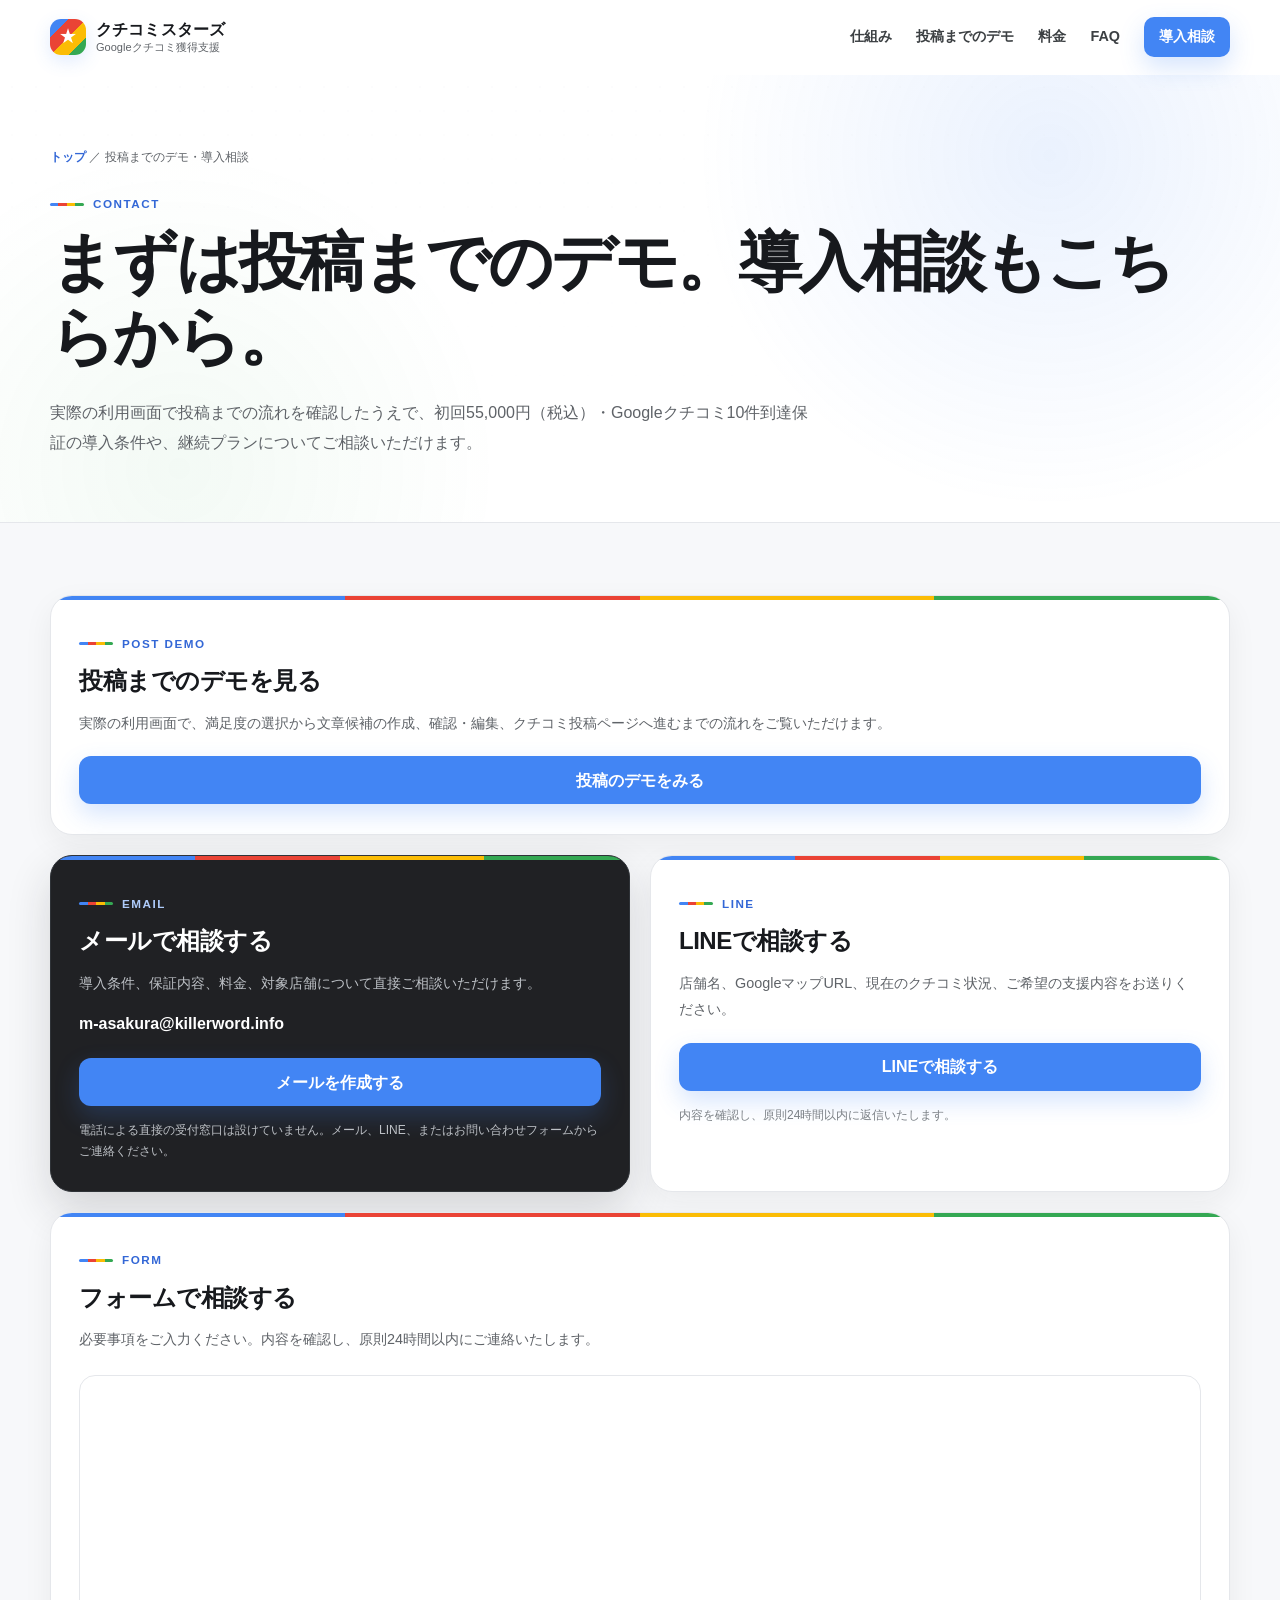
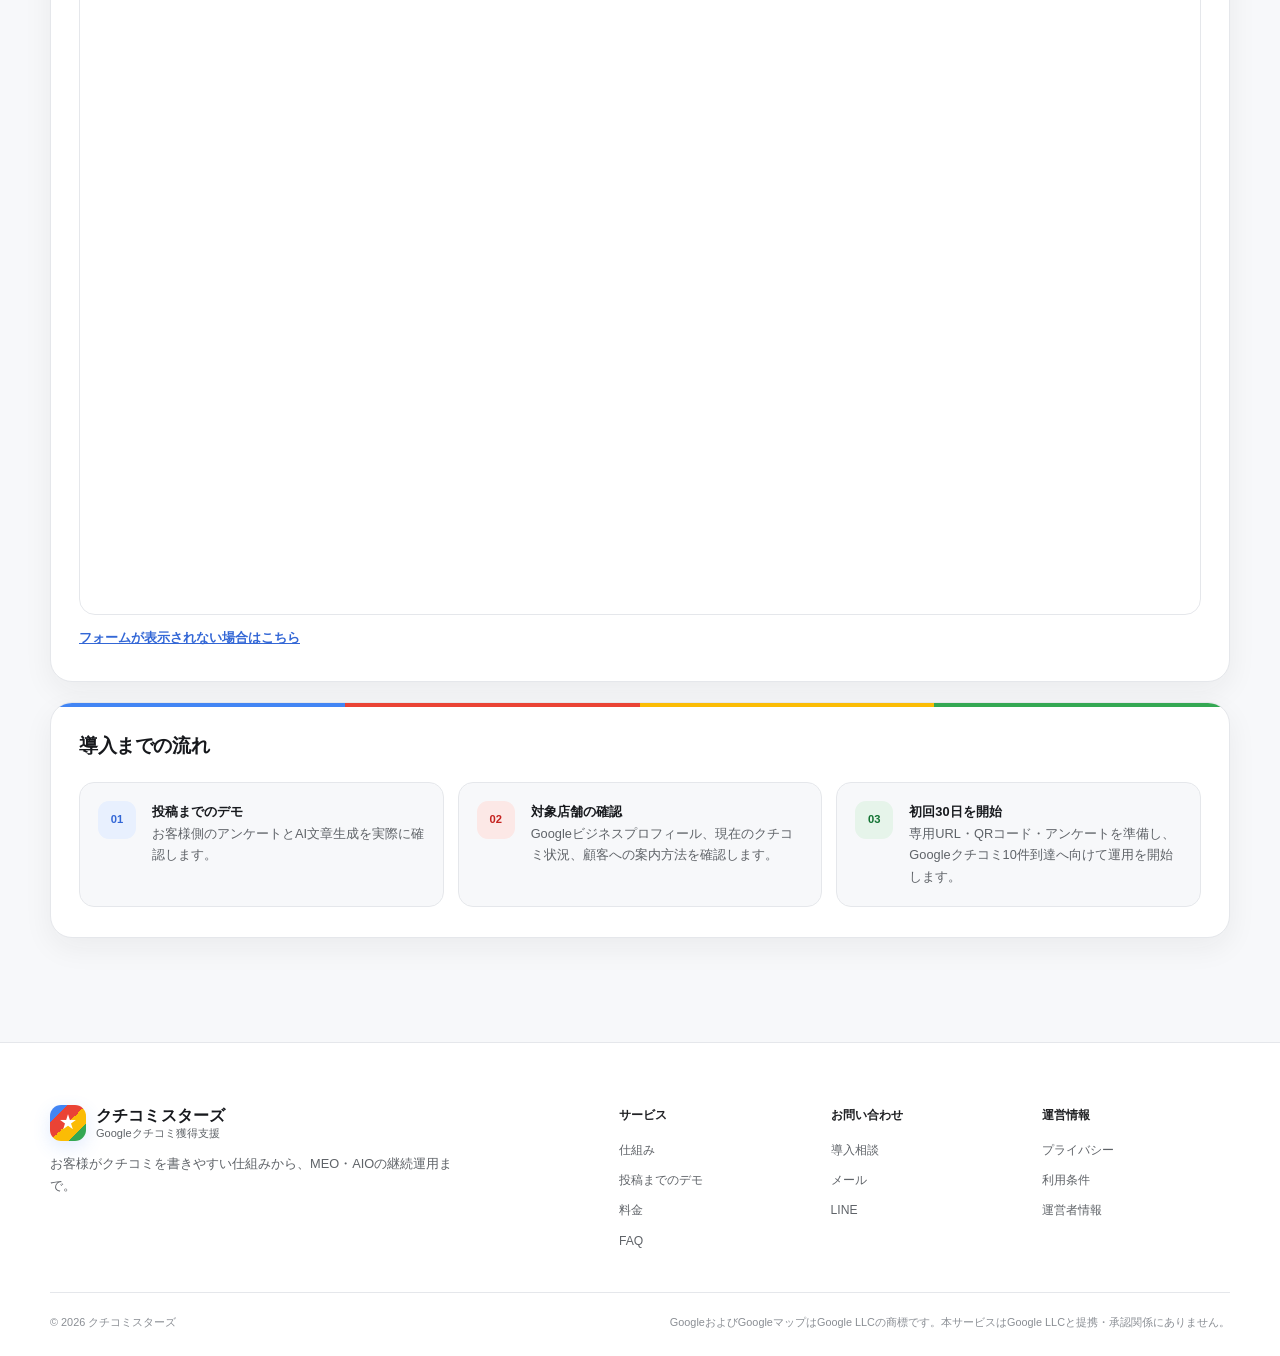
==== commit d17b1b34: "問い合わせページのデモ導線を専用ページへ変更" ====
--- a/contact/index.html
+++ b/contact/index.html
@@ -8,7 +8,7 @@
   <meta name="theme-color" content="#ffffff">
   <link rel="canonical" href="https://kuchikomi-stars.com/contact/">
   <link rel="icon" href="../assets/favicon.svg?v=20260920-2" type="image/svg+xml">
-  <link rel="stylesheet" href="../assets/lp.css?v=20260921-1">
+  <link rel="stylesheet" href="../assets/lp.css?v=20260921-2">
   <meta property="og:type" content="website">
   <meta property="og:title" content="投稿までのデモ・導入相談｜クチコミスターズ">
   <meta property="og:description" content="実際の画面を投稿までのデモで確認。導入についてはメール、LINE、フォームからご相談いただけます。">
@@ -29,7 +29,7 @@
       </button>
       <nav class="global-nav" id="global-nav" aria-label="メインメニュー" data-nav>
         <a href="../#how">仕組み</a>
-        <a href="../#demo">投稿までのデモ</a>
+        <a href="../demo/">投稿までのデモ</a>
         <a href="../#pricing">料金</a>
         <a href="../#faq">FAQ</a>
         <a class="button button-small button-primary" href="../contact/">導入相談</a>
@@ -52,8 +52,8 @@
         <article class="contact-panel contact-panel-wide">
           <p class="eyebrow"><span></span> POST DEMO</p>
           <h2>投稿までのデモを見る</h2>
-          <p>実際の利用画面のスクリーンショットで、満足度選択から文章候補の作成・編集・Google投稿導線までの流れを確認できます。公開デモではAI APIを使用しません。</p>
-          <a class="button button-primary button-block" href="../#demo">投稿のデモをみる</a>
+          <p>実際の利用画面で、満足度の選択から文章候補の作成、確認・編集、クチコミ投稿ページへ進むまでの流れをご覧いただけます。</p>
+          <a class="button button-primary button-block" href="../demo/">投稿のデモをみる</a>
         </article>
 
         <article class="contact-panel contact-panel-dark">
@@ -101,7 +101,7 @@
         <p>お客様がクチコミを書きやすい仕組みから、MEO・AIOの継続運用まで。</p>
       </div>
       <nav class="footer-nav" aria-label="フッターメニュー">
-        <div><strong>サービス</strong><a href="../#how">仕組み</a><a href="../#demo">投稿までのデモ</a><a href="../#pricing">料金</a><a href="../#faq">FAQ</a></div>
+        <div><strong>サービス</strong><a href="../#how">仕組み</a><a href="../demo/">投稿までのデモ</a><a href="../#pricing">料金</a><a href="../#faq">FAQ</a></div>
         <div><strong>お問い合わせ</strong><a href="../contact/">導入相談</a><a href="mailto:m-asakura@killerword.info">メール</a><a href="https://lin.ee/X0mxy9O" target="_blank" rel="noopener noreferrer">LINE</a></div>
         <div><strong>運営情報</strong><a href="../privacy/">プライバシー</a><a href="../terms/">利用条件</a><a href="../legal/">運営者情報</a></div>
       </nav>
--- a/assets/lp.css
+++ b/assets/lp.css
@@ -3358,3 +3358,120 @@
     padding: 14px 15px 16px;
   }
 }
+
+
+/* Four-step static demo page: 2026-09-21 */
+.demo-page .subpage-main {
+  background: linear-gradient(180deg, #f8f9fa 0%, #f6f9fe 100%);
+}
+
+.demo-detail-grid {
+  display: grid;
+  grid-template-columns: repeat(2, minmax(0, 1fr));
+  gap: 24px;
+}
+
+.demo-detail-card {
+  margin: 0;
+  overflow: hidden;
+  border: 1px solid var(--line);
+  border-radius: 24px;
+  background: #fff;
+  box-shadow: 0 14px 36px rgba(32, 33, 36, .08);
+}
+
+.demo-detail-visual {
+  display: grid;
+  place-items: center;
+  min-height: 620px;
+  padding: 22px;
+  border-bottom: 1px solid var(--line);
+  background: #f3f6fb;
+}
+
+.demo-detail-visual img {
+  display: block;
+  width: min(100%, 360px);
+  height: auto;
+  max-height: 680px;
+  object-fit: contain;
+  border-radius: 16px;
+  box-shadow: 0 8px 28px rgba(60, 64, 67, .14);
+}
+
+.demo-detail-card figcaption {
+  padding: 24px 24px 26px;
+}
+
+.demo-detail-card figcaption > span {
+  display: inline-block;
+  margin-bottom: 8px;
+  color: var(--blue);
+  font-size: .72rem;
+  font-weight: 900;
+  letter-spacing: .12em;
+}
+
+.demo-detail-card h2 {
+  margin: 0;
+  color: var(--ink-strong);
+  font-size: 1.2rem;
+  line-height: 1.5;
+}
+
+.demo-detail-card p {
+  margin: 10px 0 0;
+  color: var(--muted);
+  font-size: .88rem;
+  line-height: 1.8;
+}
+
+.demo-page-contact {
+  margin-top: 28px;
+}
+
+@media (max-width: 820px) {
+  .demo-detail-grid {
+    gap: 18px;
+  }
+
+  .demo-detail-visual {
+    min-height: 500px;
+    padding: 16px;
+  }
+
+  .demo-detail-card figcaption {
+    padding: 21px 19px 23px;
+  }
+}
+
+@media (max-width: 640px) {
+  .demo-detail-grid {
+    grid-template-columns: 1fr;
+    gap: 18px;
+  }
+
+  .demo-detail-visual {
+    min-height: 0;
+    padding: 14px 12px;
+  }
+
+  .demo-detail-visual img {
+    width: 100%;
+    max-width: 360px;
+    max-height: none;
+    border-radius: 13px;
+  }
+
+  .demo-detail-card {
+    border-radius: 18px;
+  }
+
+  .demo-detail-card h2 {
+    font-size: 1.08rem;
+  }
+
+  .demo-detail-card p {
+    font-size: .84rem;
+  }
+}
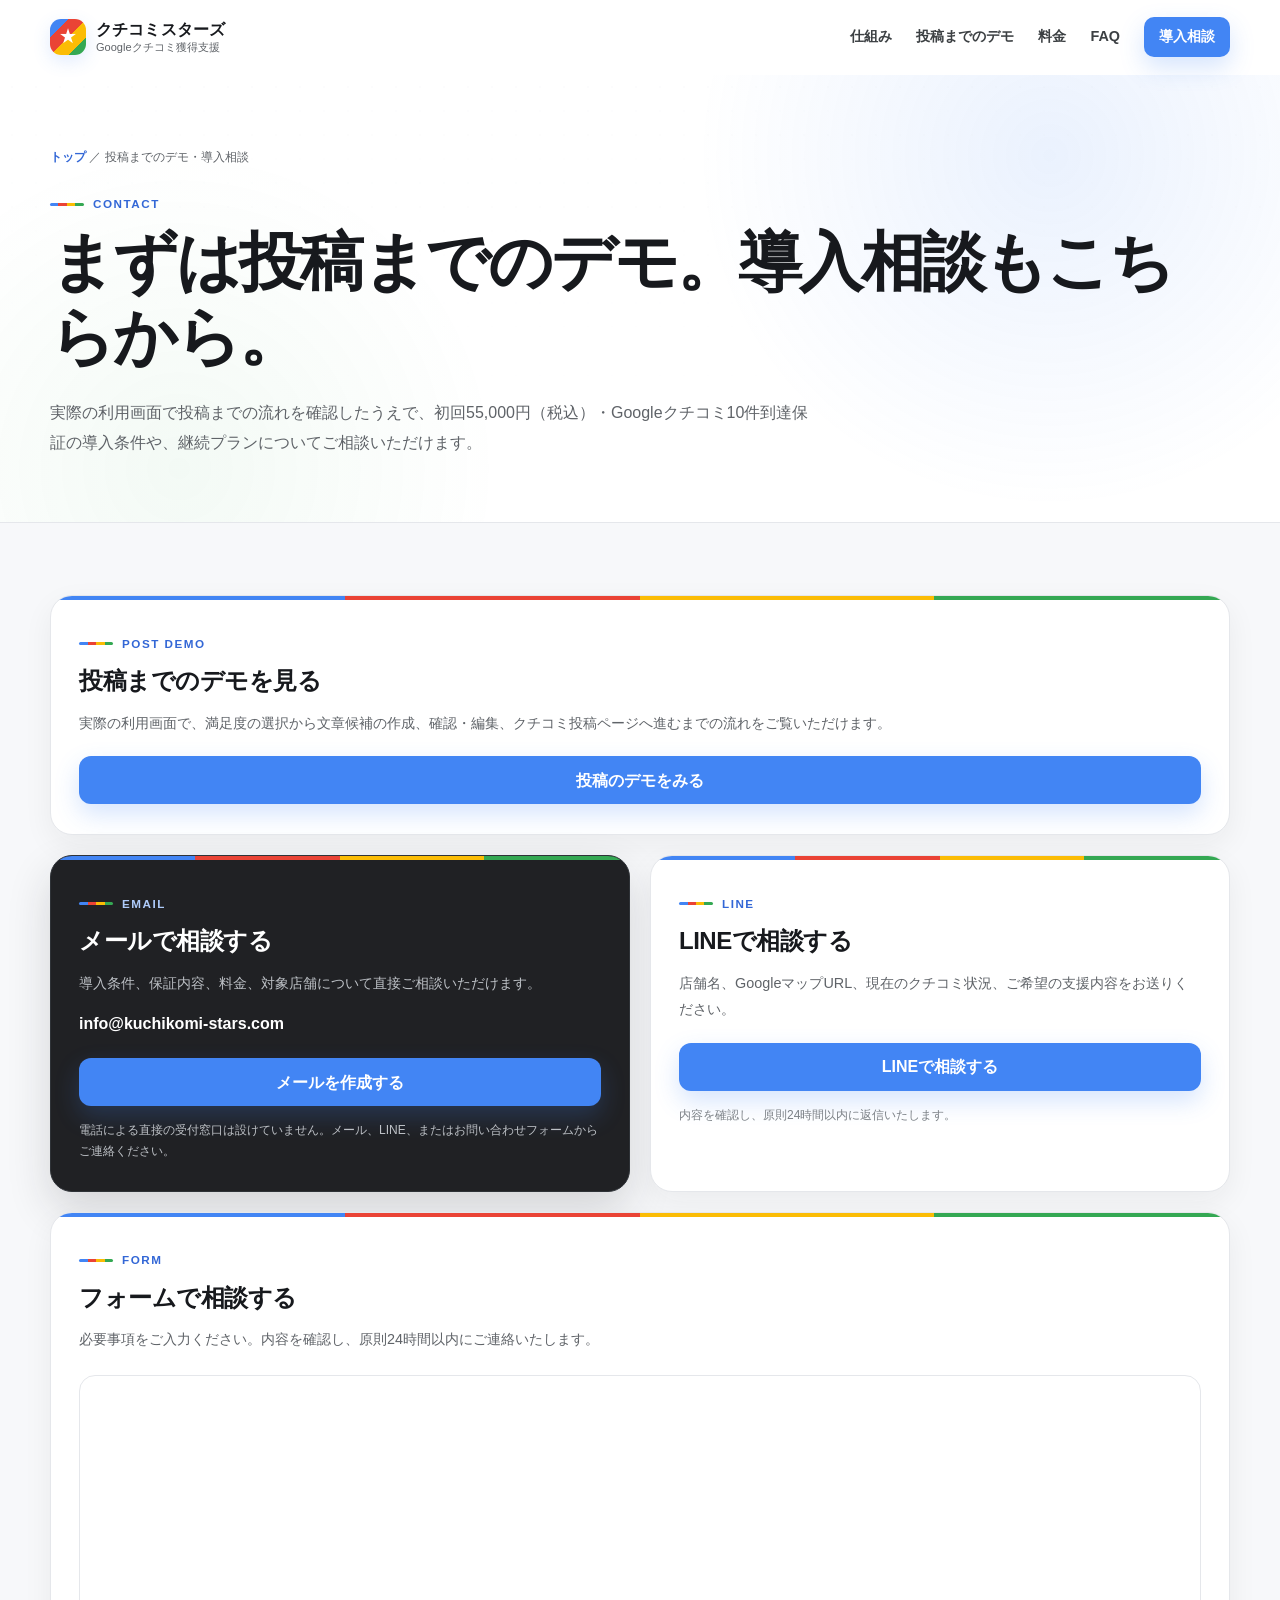
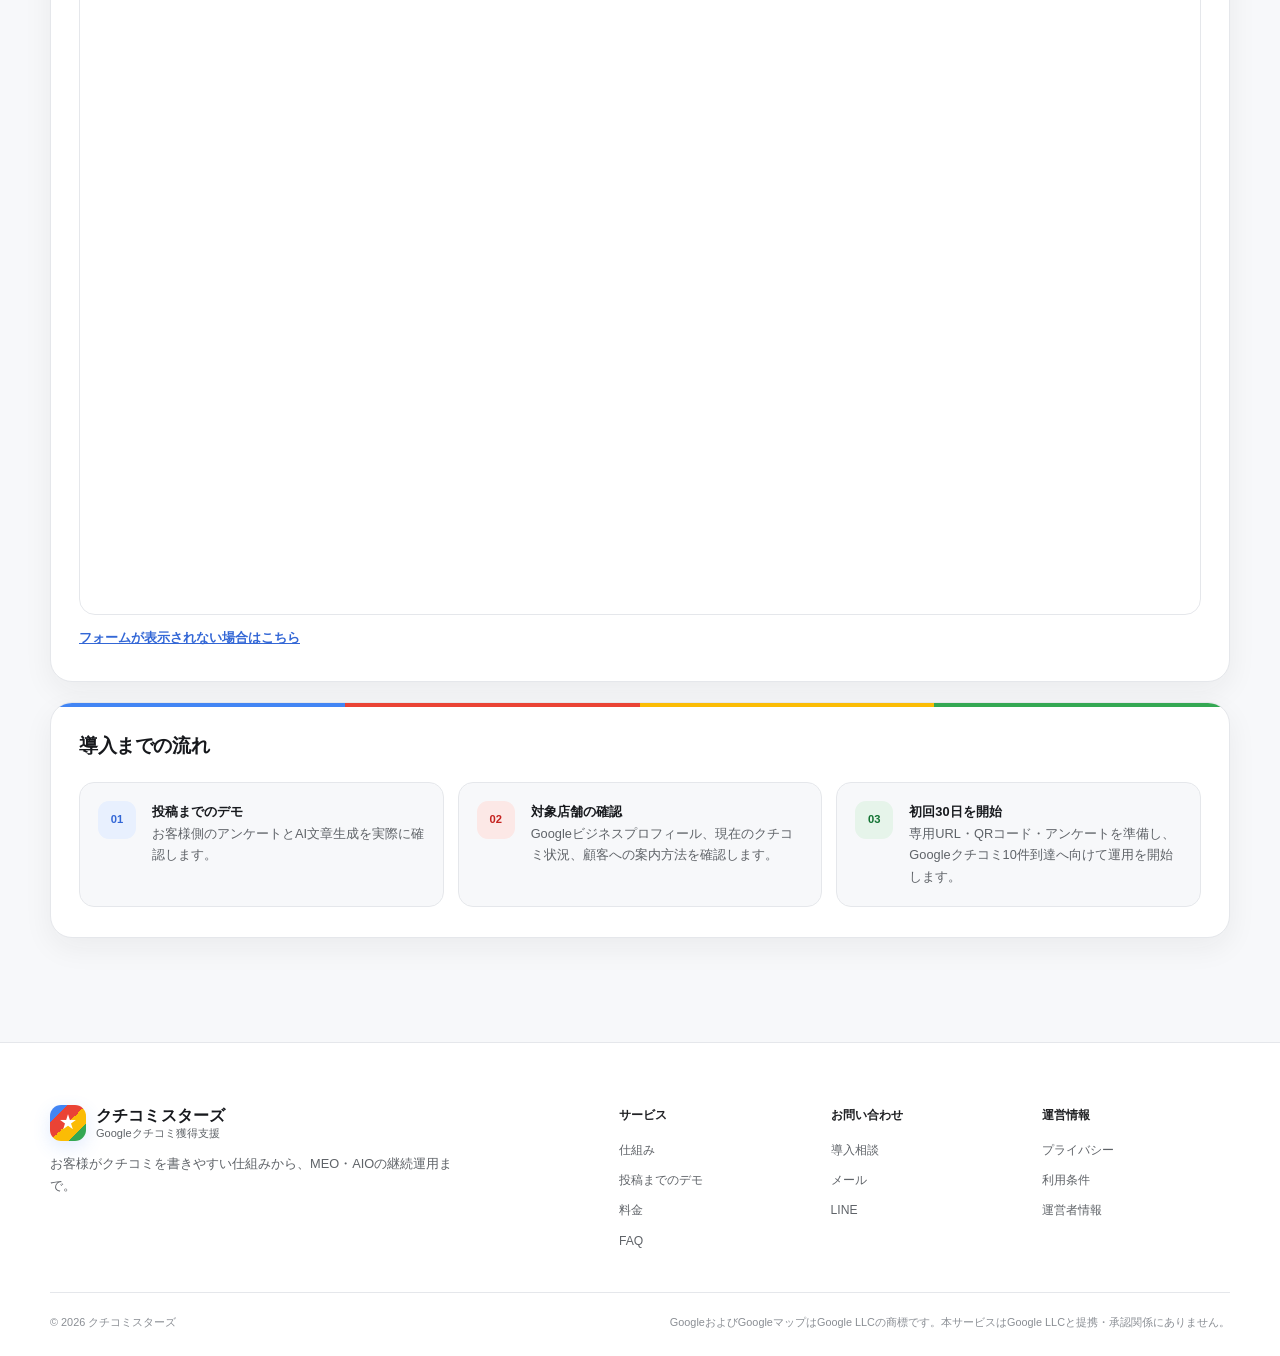
==== commit 8960052c: "公開問い合わせメールを新アドレスへ変更 (contact/index.html)" ====
--- a/contact/index.html
+++ b/contact/index.html
@@ -15,7 +15,7 @@
   <meta property="og:url" content="https://kuchikomi-stars.com/contact/">
   <meta property="og:image" content="https://kuchikomi-stars.com/assets/og-image.png">
 </head>
-<body class="subpage-body" data-ga4-id="">
+<body class="subpage-body" data-ga4-id="G-1ZKN01T0YL">
   <a class="skip-link" href="#main">本文へ移動</a>
   
   <header class="site-header" data-header>
@@ -60,8 +60,8 @@
           <p class="eyebrow eyebrow-light"><span></span> EMAIL</p>
           <h2>メールで相談する</h2>
           <p>導入条件、保証内容、料金、対象店舗について直接ご相談いただけます。</p>
-          <a class="contact-email" href="mailto:m-asakura@killerword.info">m-asakura@killerword.info</a>
-          <a class="button button-primary button-block" href="mailto:m-asakura@killerword.info?subject=%E3%82%AF%E3%83%81%E3%82%B3%E3%83%9F%E3%82%B9%E3%82%BF%E3%83%BC%E3%82%BA%E5%B0%8E%E5%85%A5%E7%9B%B8%E8%AB%87">メールを作成する</a>
+          <a class="contact-email" href="mailto:info@kuchikomi-stars.com">info@kuchikomi-stars.com</a>
+          <a class="button button-primary button-block" href="mailto:info@kuchikomi-stars.com?subject=%E3%82%AF%E3%83%81%E3%82%B3%E3%83%9F%E3%82%B9%E3%82%BF%E3%83%BC%E3%82%BA%E5%B0%8E%E5%85%A5%E7%9B%B8%E8%AB%87">メールを作成する</a>
           <p class="contact-note">電話による直接の受付窓口は設けていません。メール、LINE、またはお問い合わせフォームからご連絡ください。</p>
         </article>
 
@@ -102,7 +102,7 @@
       </div>
       <nav class="footer-nav" aria-label="フッターメニュー">
         <div><strong>サービス</strong><a href="../#how">仕組み</a><a href="../demo/">投稿までのデモ</a><a href="../#pricing">料金</a><a href="../#faq">FAQ</a></div>
-        <div><strong>お問い合わせ</strong><a href="../contact/">導入相談</a><a href="mailto:m-asakura@killerword.info">メール</a><a href="https://lin.ee/X0mxy9O" target="_blank" rel="noopener noreferrer">LINE</a></div>
+        <div><strong>お問い合わせ</strong><a href="../contact/">導入相談</a><a href="mailto:info@kuchikomi-stars.com">メール</a><a href="https://lin.ee/X0mxy9O" target="_blank" rel="noopener noreferrer">LINE</a></div>
         <div><strong>運営情報</strong><a href="../privacy/">プライバシー</a><a href="../terms/">利用条件</a><a href="../legal/">運営者情報</a></div>
       </nav>
     </div>
--- a/assets/lp.css
+++ b/assets/lp.css
@@ -3475,3 +3475,394 @@
     font-size: .84rem;
   }
 }
+
+
+/* Crisp browser-rendered demo UI + uniform four-screen sizing: 2026-09-22 */
+.demo-detail-card {
+  display: grid;
+  grid-template-rows: 640px 1fr;
+  min-width: 0;
+}
+
+.demo-system-stage {
+  display: grid;
+  place-items: center;
+  height: 640px;
+  padding: 20px;
+  overflow: hidden;
+  border-bottom: 1px solid var(--line);
+  background:
+    radial-gradient(circle at top, rgba(66, 133, 244, .08), transparent 23rem),
+    #f3f6fb;
+}
+
+.review-demo-ui {
+  --rd-ink: #202124;
+  --rd-muted: #5f6368;
+  --rd-line: #e0e5ec;
+  --rd-surface: #fff;
+  --rd-bg: #f8fafd;
+  --rd-blue: #4285f4;
+  --rd-blue-dark: #3367d6;
+  --rd-blue-soft: #e8f0fe;
+  --rd-shadow: 0 14px 38px rgba(23, 32, 51, .08);
+  width: min(100%, 360px);
+  height: 600px;
+  overflow: hidden;
+  border: 1px solid #dfe4eb;
+  border-radius: 22px;
+  background: radial-gradient(circle at top, #eef4fe 0, var(--rd-bg) 26rem);
+  color: var(--rd-ink);
+  box-shadow: 0 12px 32px rgba(60, 64, 67, .14);
+  font-family: -apple-system, BlinkMacSystemFont, "Segoe UI", "Noto Sans JP", sans-serif;
+  text-align: left;
+}
+
+.review-demo-ui * {
+  box-sizing: border-box;
+}
+
+.review-demo-shell {
+  width: 100%;
+  height: 100%;
+  padding: 18px 16px 20px;
+  overflow: hidden;
+}
+
+.review-demo-brand {
+  padding: 10px 8px 12px;
+  text-align: center;
+}
+
+.review-demo-brand.compact {
+  padding-top: 2px;
+  padding-bottom: 8px;
+}
+
+.review-demo-kicker {
+  margin: 0;
+  color: var(--rd-blue) !important;
+  font-size: .68rem;
+  font-weight: 800;
+  letter-spacing: .09em;
+}
+
+.review-demo-brand h3 {
+  position: relative;
+  margin: 5px 0 7px;
+  color: var(--rd-ink);
+  font-size: 1.28rem;
+  line-height: 1.35;
+}
+
+.review-demo-brand h3::after {
+  content: "";
+  position: absolute;
+  left: 50%;
+  bottom: -5px;
+  width: 82px;
+  height: 3px;
+  border-radius: 99px;
+  transform: translateX(-50%);
+  background: linear-gradient(to right,
+    #4285f4 0 25%,
+    #ea4335 25% 50%,
+    #fbbc05 50% 75%,
+    #34a853 75% 100%);
+}
+
+.review-demo-brand span {
+  display: block;
+  margin-top: 10px;
+  color: var(--rd-muted);
+  font-size: .68rem;
+  line-height: 1.5;
+}
+
+.review-demo-panel,
+.review-demo-candidate {
+  margin: 10px 0;
+  padding: 15px 13px;
+  border: 1px solid var(--rd-line);
+  border-radius: 15px;
+  background: var(--rd-surface);
+  box-shadow: var(--rd-shadow);
+}
+
+.review-demo-step,
+.review-demo-candidate-no {
+  color: var(--rd-blue);
+  font-size: .64rem;
+  font-weight: 800;
+  letter-spacing: .08em;
+}
+
+.review-demo-panel h4 {
+  margin: 5px 0 11px;
+  color: var(--rd-ink);
+  font-size: .9rem;
+  line-height: 1.45;
+}
+
+.review-demo-help,
+.review-demo-note,
+.review-demo-count {
+  color: var(--rd-muted);
+  font-size: .62rem;
+  line-height: 1.5;
+}
+
+.review-demo-help {
+  margin: -2px 0 9px;
+}
+
+.review-demo-rating {
+  display: grid;
+  grid-template-columns: repeat(5, 1fr);
+  gap: 5px;
+}
+
+.review-demo-rating > div {
+  display: flex;
+  min-width: 0;
+  min-height: 64px;
+  padding: 6px 2px;
+  flex-direction: column;
+  align-items: center;
+  justify-content: center;
+  gap: 2px;
+  border: 1.5px solid var(--rd-line);
+  border-radius: 10px;
+  background: #fff;
+  color: var(--rd-muted);
+  text-align: center;
+}
+
+.review-demo-rating > div.is-selected {
+  border-color: var(--rd-blue);
+  background: var(--rd-blue-soft);
+  color: #174ea6;
+  font-weight: 700;
+}
+
+.review-demo-rating i {
+  width: 15px;
+  height: 15px;
+  border: 1.5px solid #80868b;
+  border-radius: 50%;
+  background: #fff;
+}
+
+.review-demo-rating .is-selected i {
+  border: 4px solid var(--rd-blue);
+}
+
+.review-demo-rating span {
+  font-size: .7rem;
+  font-weight: 800;
+  line-height: 1;
+}
+
+.review-demo-rating small {
+  font-size: .49rem;
+  line-height: 1.25;
+}
+
+.review-demo-question {
+  margin-top: 22px;
+}
+
+.review-demo-choices {
+  display: grid;
+  gap: 6px;
+}
+
+.review-demo-choices > div {
+  display: grid;
+  grid-template-columns: 18px 1fr;
+  gap: 8px;
+  align-items: center;
+  min-height: 42px;
+  padding: 8px 9px;
+  border: 1.5px solid var(--rd-line);
+  border-radius: 10px;
+  background: #fff;
+  color: var(--rd-ink);
+  font-size: .68rem;
+  line-height: 1.35;
+}
+
+.review-demo-choices > div.is-selected {
+  border-color: var(--rd-blue);
+  background: var(--rd-blue-soft);
+  color: #174ea6;
+  font-weight: 700;
+}
+
+.review-demo-choices i {
+  display: grid;
+  place-items: center;
+  width: 16px;
+  height: 16px;
+  border: 1.5px solid #9aa0a6;
+  border-radius: 3px;
+  background: #fff;
+  color: #fff;
+  font-style: normal;
+  font-size: .68rem;
+  font-weight: 900;
+  line-height: 1;
+}
+
+.review-demo-choices .is-selected i {
+  border-color: var(--rd-blue);
+  background: var(--rd-blue);
+}
+
+.review-demo-primary,
+.review-demo-secondary,
+.review-demo-select {
+  display: grid;
+  place-items: center;
+  width: 100%;
+  min-height: 42px;
+  border-radius: 10px;
+  font-size: .68rem;
+  font-weight: 800;
+  text-align: center;
+}
+
+.review-demo-primary {
+  margin-top: 10px;
+  background: var(--rd-blue);
+  color: #fff;
+  box-shadow: 0 8px 20px rgba(66, 133, 244, .2);
+}
+
+.review-demo-secondary {
+  margin-top: 7px;
+  border: 1.5px solid var(--rd-blue);
+  background: #fff;
+  color: var(--rd-blue);
+}
+
+.review-demo-note {
+  margin: 7px 2px 0;
+  text-align: center;
+}
+
+.review-demo-note.left {
+  text-align: left;
+}
+
+.review-demo-candidate {
+  padding: 12px 12px 11px;
+}
+
+.review-demo-candidate p {
+  margin: 7px 0 0;
+  color: var(--rd-ink);
+  font-size: .67rem;
+  line-height: 1.55;
+}
+
+.review-demo-candidate.is-selected {
+  border: 2px solid var(--rd-blue);
+  background: var(--rd-blue-soft);
+  color: #174ea6;
+  transform: translateY(-1px);
+}
+
+.review-demo-select {
+  min-height: 36px;
+  margin-top: 9px;
+  background: var(--rd-blue-soft);
+  color: #174ea6;
+}
+
+.review-demo-candidate.is-selected .review-demo-select {
+  background: var(--rd-blue);
+  color: #fff;
+}
+
+.review-demo-editor {
+  margin-top: 14px;
+}
+
+.review-demo-textarea {
+  min-height: 180px;
+  padding: 12px;
+  border: 1.5px solid var(--rd-line);
+  border-radius: 11px;
+  background: #fff;
+  color: var(--rd-ink);
+  font-size: .7rem;
+  line-height: 1.7;
+}
+
+.review-demo-count {
+  margin: 5px 2px 8px;
+  text-align: right;
+}
+
+.demo-detail-card figcaption {
+  min-height: 166px;
+}
+
+@media (max-width: 820px) {
+  .demo-detail-card {
+    grid-template-rows: 580px 1fr;
+  }
+
+  .demo-system-stage {
+    height: 580px;
+    padding: 14px;
+  }
+
+  .review-demo-ui {
+    width: min(100%, 332px);
+    height: 548px;
+  }
+
+  .review-demo-shell {
+    padding: 15px 13px 17px;
+  }
+
+  .review-demo-brand h3 {
+    font-size: 1.14rem;
+  }
+
+  .review-demo-panel,
+  .review-demo-candidate {
+    margin: 8px 0;
+  }
+
+  .review-demo-candidate p {
+    font-size: .63rem;
+  }
+
+  .review-demo-textarea {
+    min-height: 160px;
+  }
+}
+
+@media (max-width: 640px) {
+  .demo-detail-card {
+    grid-template-rows: 560px auto;
+  }
+
+  .demo-system-stage {
+    height: 560px;
+    padding: 12px;
+  }
+
+  .review-demo-ui {
+    width: min(100%, 350px);
+    height: 532px;
+    border-radius: 18px;
+  }
+
+  .demo-detail-card figcaption {
+    min-height: 0;
+  }
+}
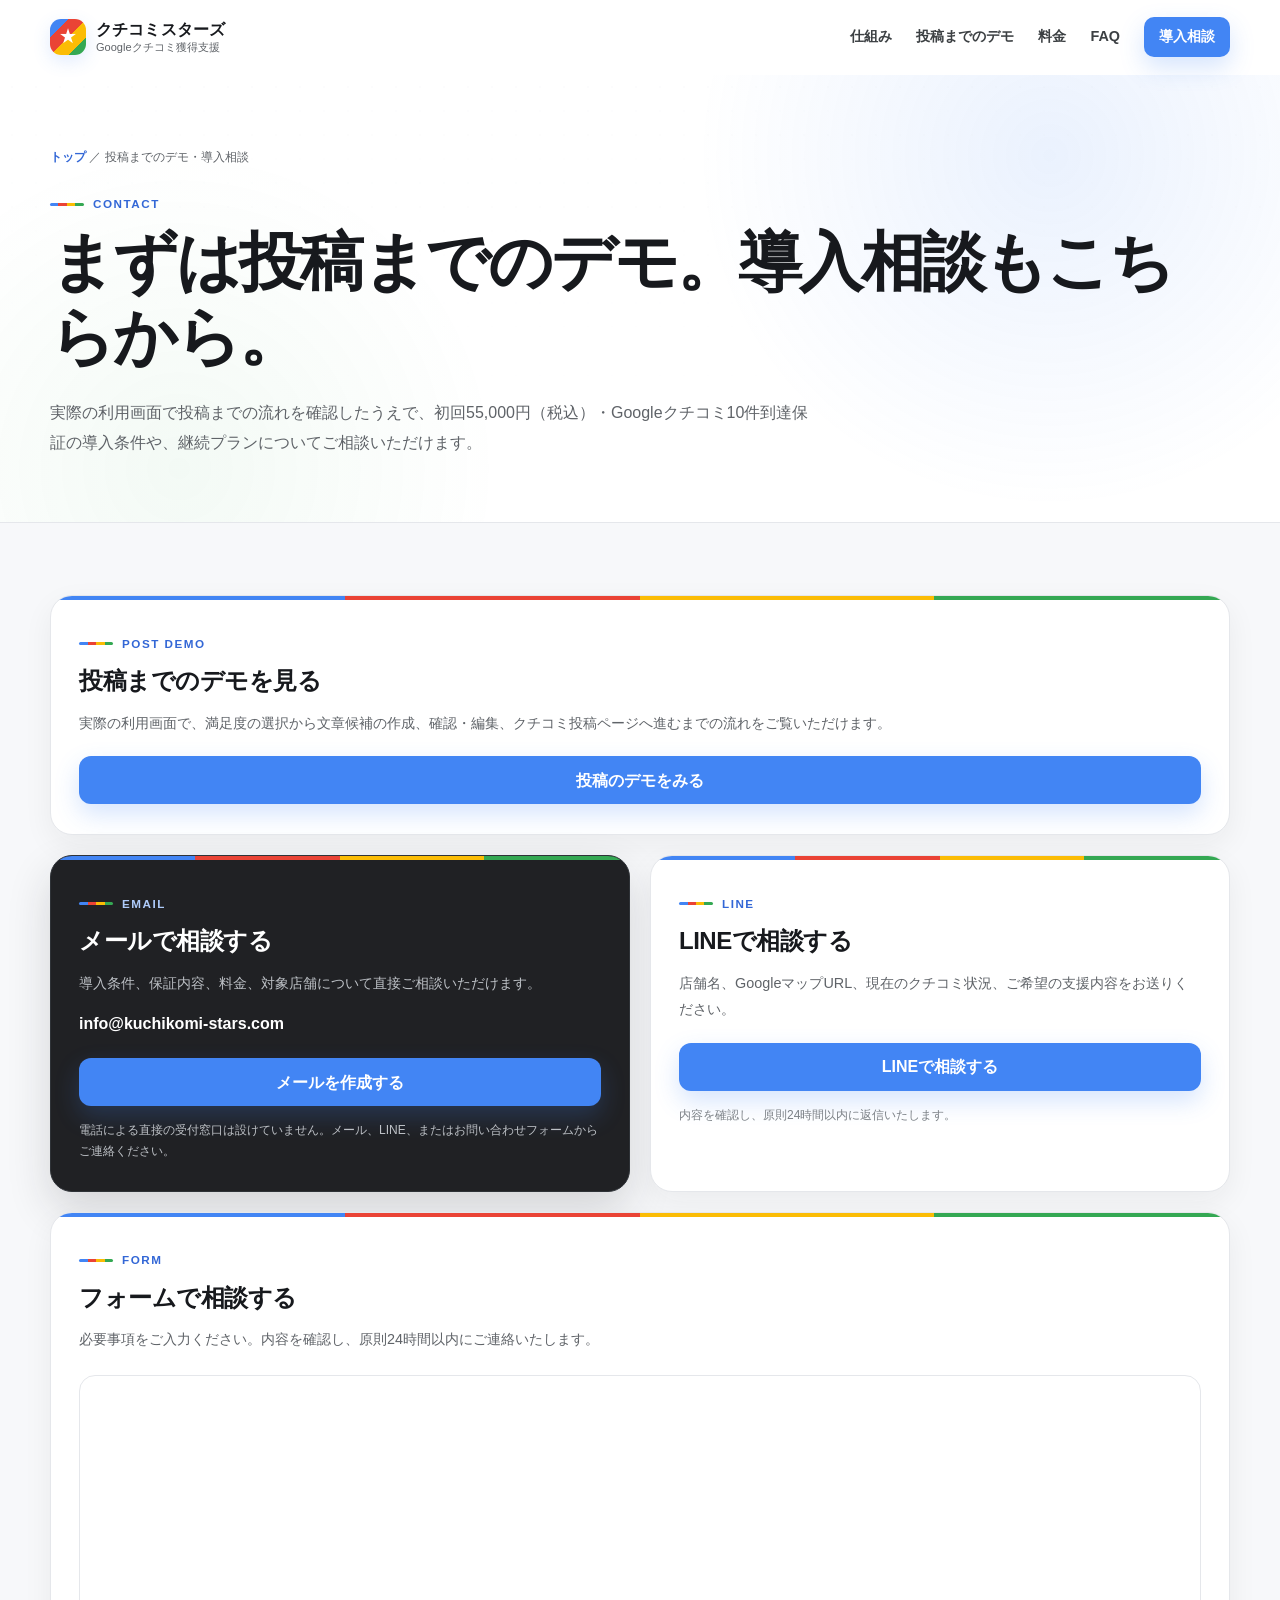
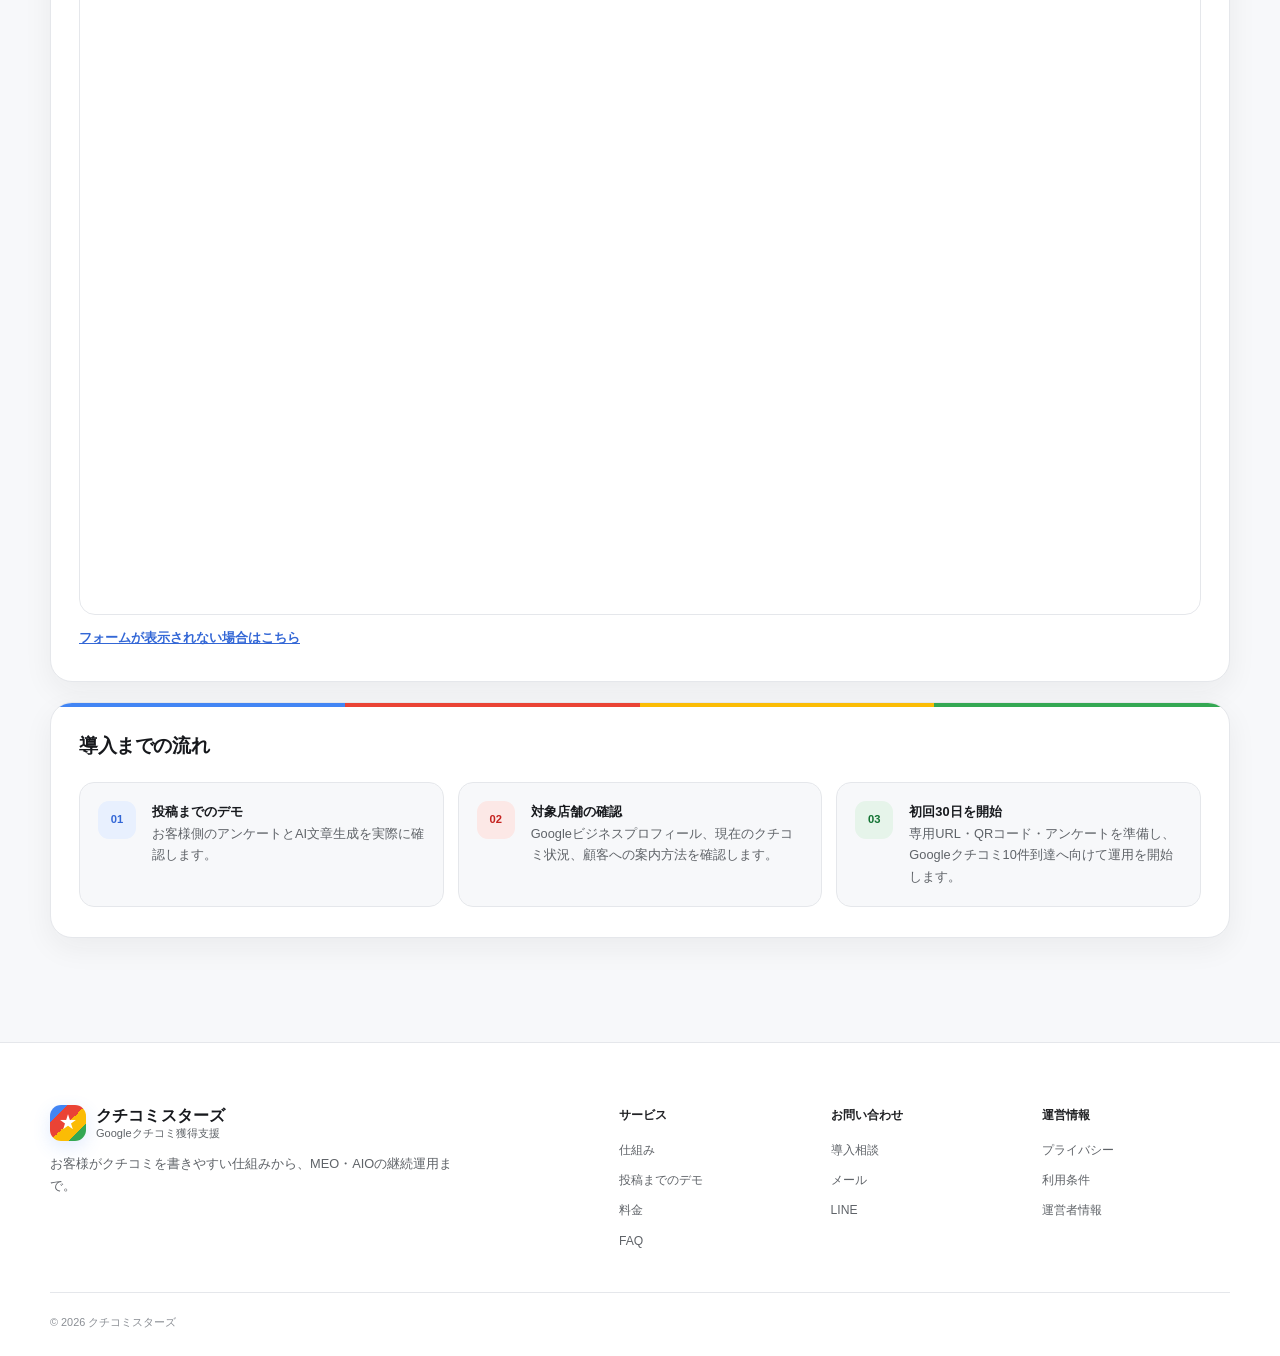
==== commit 3d6fb925: "Google商標表記をlegalへ集約" ====
--- a/contact/index.html
+++ b/contact/index.html
@@ -106,7 +106,7 @@
         <div><strong>運営情報</strong><a href="../privacy/">プライバシー</a><a href="../terms/">利用条件</a><a href="../legal/">運営者情報</a></div>
       </nav>
     </div>
-    <div class="container footer-bottom"><p>© <span data-year>2026</span> クチコミスターズ</p><p>GoogleおよびGoogleマップはGoogle LLCの商標です。本サービスはGoogle LLCと提携・承認関係にありません。</p></div>
+    <div class="container footer-bottom"><p>© <span data-year>2026</span> クチコミスターズ</p></div>
   </footer>
   <script src="../assets/site.js" defer></script>
 </body>
